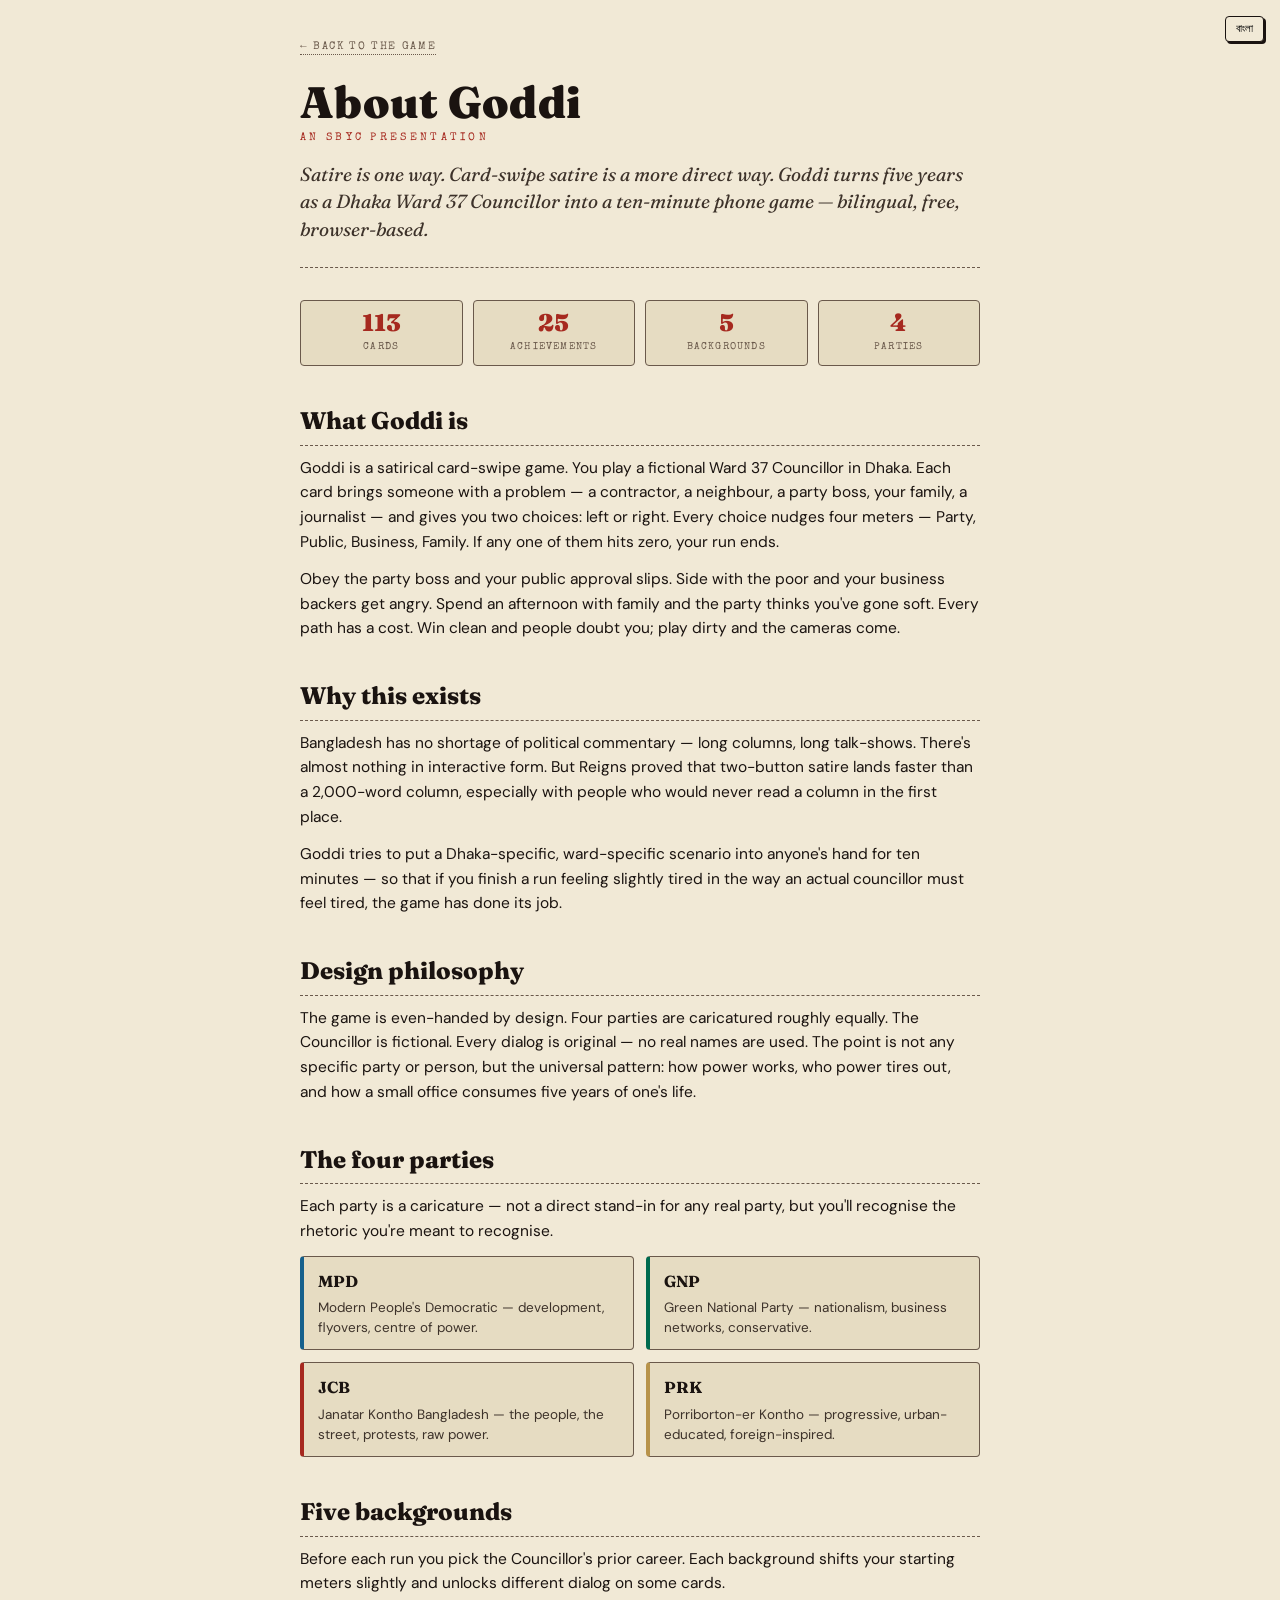
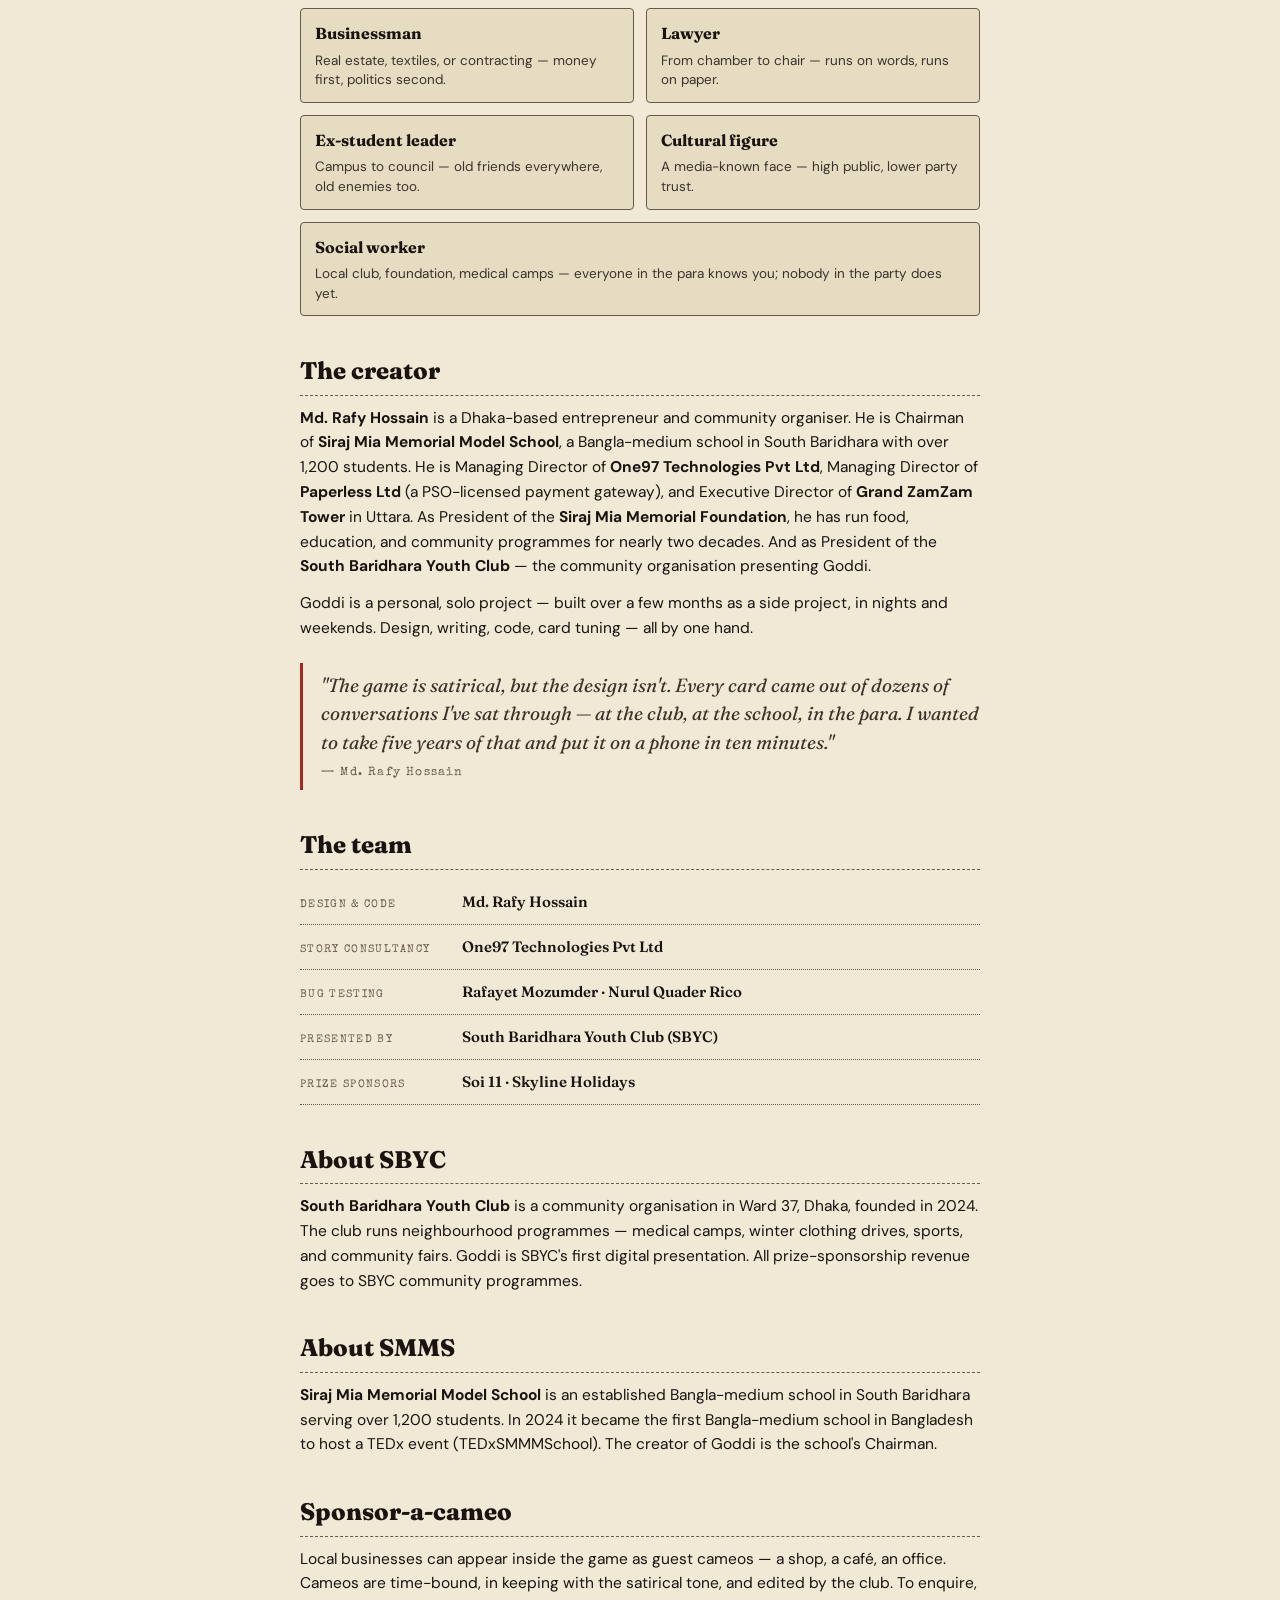
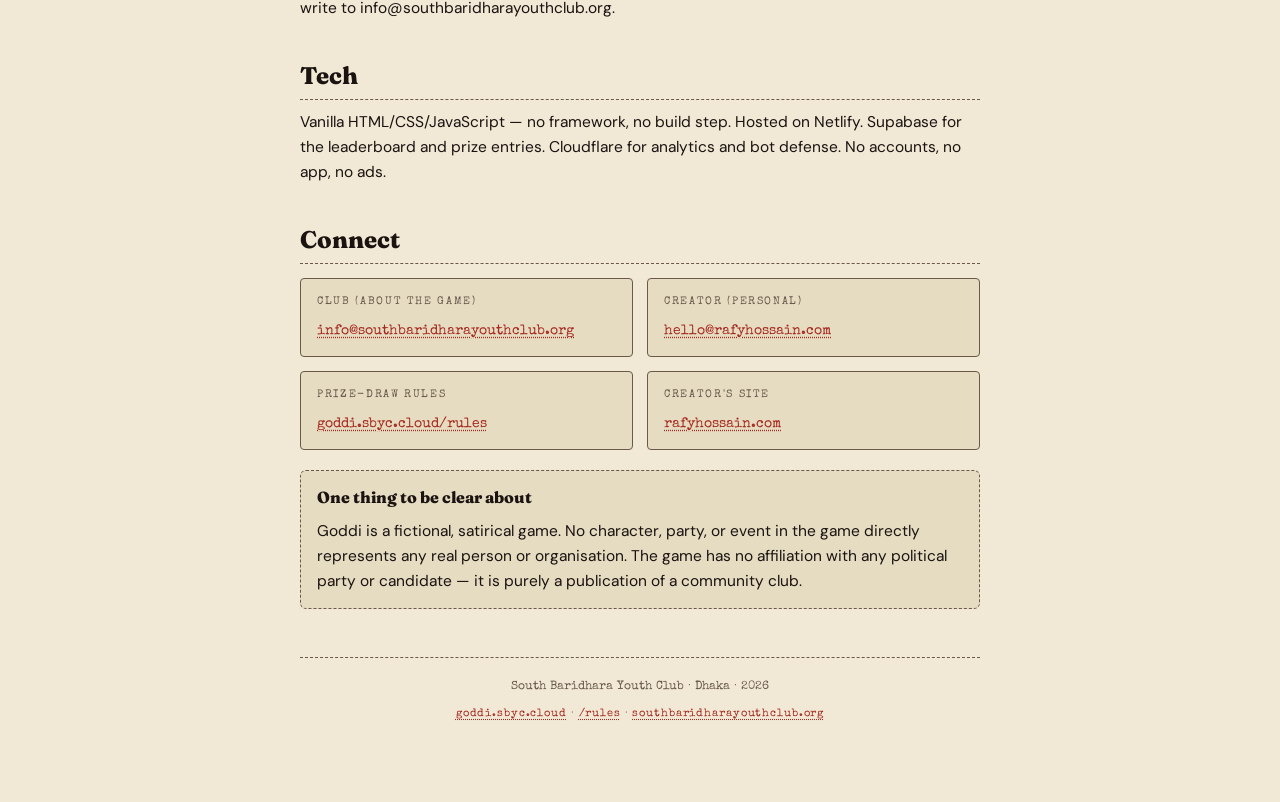
==== about.html @ 0c0c2840 "Add bilingual about page + splash link" ====
<!doctype html>
<html lang="en">
<head>
  <meta charset="utf-8" />
  <meta name="viewport" content="width=device-width,initial-scale=1,viewport-fit=cover" />
  <meta name="theme-color" content="#f1e9d6" />
  <title>About · Goddi · গদি</title>
  <meta name="description" content="About Goddi — a satirical bilingual card-swipe game about five years as a Dhaka Ward 37 Councillor. The story, the team, and the community organisation behind it." />

  <meta property="og:title" content="About · Goddi · গদি" />
  <meta property="og:description" content="A satirical bilingual card-swipe game about five years as a Dhaka Ward 37 Councillor. Built solo, presented by SBYC." />
  <meta property="og:image" content="https://goddi.sbyc.cloud/assets/og-image.jpg" />
  <meta property="og:url" content="https://goddi.sbyc.cloud/about" />
  <meta property="og:type" content="website" />
  <meta name="twitter:card" content="summary_large_image" />

  <link rel="preconnect" href="https://fonts.googleapis.com" />
  <link rel="preconnect" href="https://fonts.gstatic.com" crossorigin />
  <link rel="stylesheet"
    href="https://fonts.googleapis.com/css2?family=Fraunces:opsz,wght@9..144,400;9..144,700;9..144,900&family=Hind+Siliguri:wght@400;500;700&family=DM+Sans:wght@400;500;700&family=Special+Elite&display=swap" />

  <link rel="icon" type="image/svg+xml" href="/assets/favicon.svg" />

  <style>
    :root {
      --paper: #f1e9d6; --paper-2: #e6dcc2; --paper-3: #ddd0b0;
      --ink: #1a1310; --ink-soft: #3d322a; --ink-mute: #6a594b;
      --stamp-red: #a6291f; --bd-green: #006a4e; --gold: #b8934a;
      --font-display: "Fraunces", Georgia, serif;
      --font-mono:    "Special Elite", "Courier New", monospace;
      --font-en:      "DM Sans", system-ui, -apple-system, sans-serif;
      --font-bn:      "Hind Siliguri", "Noto Sans Bengali", sans-serif;
    }
    *, *::before, *::after { box-sizing: border-box; }
    html, body {
      margin: 0; padding: 0;
      background: var(--paper); color: var(--ink);
      font-family: var(--font-en); font-size: 15.5px; line-height: 1.6;
      -webkit-font-smoothing: antialiased;
    }
    body[data-lang="bn"] { font-family: var(--font-bn); }
    body[data-lang="bn"] [data-lang-en],
    body[data-lang="en"] [data-lang-bn] { display: none !important; }

    main { max-width: 720px; margin: 0 auto; padding: 32px 20px 80px; }

    .lang-toggle {
      position: fixed; top: 16px; right: 16px;
      font-family: var(--font-mono); font-size: 11px;
      padding: 6px 10px; border: 1.5px solid var(--ink);
      background: var(--paper); border-radius: 4px; cursor: pointer;
      box-shadow: 2px 2px 0 var(--ink);
      -webkit-appearance: none; appearance: none;
      z-index: 10;
    }
    body[data-lang="bn"] .lang-toggle { font-family: var(--font-bn); }

    .back-link {
      font-family: var(--font-mono); font-size: 11px;
      letter-spacing: 0.15em; text-transform: uppercase;
      color: var(--ink-mute); text-decoration: none;
      border-bottom: 1px dotted var(--ink-mute); padding-bottom: 2px;
    }
    body[data-lang="bn"] .back-link {
      font-family: var(--font-bn); letter-spacing: 0.04em; text-transform: none; font-size: 13px;
    }

    h1 {
      font-family: var(--font-display); font-weight: 900;
      font-size: 44px; margin: 22px 0 4px; letter-spacing: 0.3px;
      line-height: 1.05;
    }
    body[data-lang="bn"] h1 { font-family: var(--font-bn); font-size: 40px; }

    .subtitle {
      font-family: var(--font-mono); font-size: 11px;
      letter-spacing: 0.3em; text-transform: uppercase;
      color: var(--stamp-red); margin: 0 0 10px;
    }
    body[data-lang="bn"] .subtitle {
      font-family: var(--font-bn); letter-spacing: 0.05em; text-transform: none; font-size: 13px;
    }

    .lede {
      font-family: var(--font-display);
      font-size: 19px;
      font-weight: 400;
      font-style: italic;
      color: var(--ink-soft);
      line-height: 1.45;
      margin: 14px 0 32px;
      padding-bottom: 24px;
      border-bottom: 1px dashed var(--ink-mute);
    }
    body[data-lang="bn"] .lede {
      font-family: var(--font-bn); font-style: normal; font-size: 18px;
    }

    h2 {
      font-family: var(--font-display); font-weight: 800;
      font-size: 24px; margin: 36px 0 10px;
      padding-bottom: 4px; border-bottom: 1px dashed var(--ink-mute);
    }
    body[data-lang="bn"] h2 { font-family: var(--font-bn); }

    h3 {
      font-family: var(--font-display); font-weight: 700;
      font-size: 17px; margin: 20px 0 4px;
      color: var(--ink-soft);
    }
    body[data-lang="bn"] h3 { font-family: var(--font-bn); }

    p { margin: 0 0 12px; }
    ul { padding-left: 20px; margin: 0 0 16px; }
    li { margin-bottom: 6px; }

    a { color: var(--stamp-red); text-decoration: underline dotted; text-underline-offset: 3px; }
    a:hover { color: var(--ink); }

    /* Party / background grid */
    .grid-2 {
      display: grid; grid-template-columns: 1fr 1fr;
      gap: 12px; margin: 12px 0 20px;
    }
    .party-card, .bg-card {
      border: 1px solid var(--ink-mute);
      background: var(--paper-2);
      border-radius: 4px;
      padding: 12px 14px;
    }
    .party-card .name, .bg-card .name {
      font-family: var(--font-display);
      font-weight: 700;
      font-size: 16px;
      margin-bottom: 4px;
    }
    body[data-lang="bn"] .party-card .name,
    body[data-lang="bn"] .bg-card .name { font-family: var(--font-bn); }
    .party-card .desc, .bg-card .desc {
      font-size: 13.5px;
      color: var(--ink-soft);
      line-height: 1.45;
    }

    .party-card.party--mpd { border-left: 4px solid #16608c; }
    .party-card.party--gnp { border-left: 4px solid #006a4e; }
    .party-card.party--jcb { border-left: 4px solid #a6291f; }
    .party-card.party--prk { border-left: 4px solid #b8934a; }

    /* Pull quote */
    .pull {
      font-family: var(--font-display);
      font-size: 19px;
      font-style: italic;
      color: var(--ink-soft);
      border-left: 3px solid var(--stamp-red);
      padding: 8px 0 8px 18px;
      margin: 22px 0;
      line-height: 1.5;
    }
    body[data-lang="bn"] .pull { font-family: var(--font-bn); font-style: normal; }
    .pull .attrib {
      display: block;
      font-family: var(--font-mono);
      font-style: normal;
      font-size: 12px;
      letter-spacing: 0.1em;
      color: var(--ink-mute);
      margin-top: 8px;
    }
    body[data-lang="bn"] .pull .attrib {
      font-family: var(--font-bn); letter-spacing: 0.03em; font-size: 13px;
    }

    .callout {
      background: var(--paper-2);
      border: 1px dashed var(--ink-mute);
      border-radius: 6px;
      padding: 14px 16px;
      margin: 20px 0;
    }
    .callout strong {
      font-family: var(--font-display); font-weight: 800; font-size: 16px;
    }
    body[data-lang="bn"] .callout strong { font-family: var(--font-bn); }

    /* Team list */
    .team-row {
      display: flex; gap: 12px; align-items: baseline;
      padding: 10px 0; border-bottom: 1px dotted var(--ink-mute);
    }
    .team-row:last-child { border-bottom: none; }
    .team-role {
      font-family: var(--font-mono);
      font-size: 11px;
      letter-spacing: 0.12em;
      text-transform: uppercase;
      color: var(--ink-mute);
      width: 150px;
      flex-shrink: 0;
    }
    body[data-lang="bn"] .team-role {
      font-family: var(--font-bn);
      letter-spacing: 0.03em;
      text-transform: none;
      font-size: 13px;
    }
    .team-name {
      font-family: var(--font-display);
      font-weight: 600;
      font-size: 15px;
    }
    body[data-lang="bn"] .team-name { font-family: var(--font-bn); }

    /* Contact */
    .contact-grid {
      display: grid; grid-template-columns: 1fr 1fr;
      gap: 14px; margin: 14px 0 20px;
    }
    .contact-card {
      border: 1px solid var(--ink-mute);
      background: var(--paper-2);
      border-radius: 4px;
      padding: 14px 16px;
    }
    .contact-card .label {
      font-family: var(--font-mono);
      font-size: 11px;
      letter-spacing: 0.15em;
      text-transform: uppercase;
      color: var(--ink-mute);
      margin-bottom: 6px;
    }
    body[data-lang="bn"] .contact-card .label {
      font-family: var(--font-bn);
      letter-spacing: 0.03em;
      text-transform: none;
      font-size: 13px;
    }
    .contact-card a {
      font-family: var(--font-mono);
      font-size: 13.5px;
      word-break: break-all;
    }

    /* Stamp / badge */
    .stat-strip {
      display: grid;
      grid-template-columns: repeat(4, 1fr);
      gap: 10px;
      margin: 16px 0 8px;
    }
    .stat-strip .stat {
      text-align: center;
      padding: 10px 6px;
      background: var(--paper-2);
      border: 1px solid var(--ink-mute);
      border-radius: 4px;
    }
    .stat .num {
      font-family: var(--font-display);
      font-weight: 900;
      font-size: 24px;
      color: var(--stamp-red);
      line-height: 1;
    }
    .stat .lbl {
      font-family: var(--font-mono);
      font-size: 10px;
      letter-spacing: 0.12em;
      text-transform: uppercase;
      color: var(--ink-mute);
      margin-top: 4px;
    }
    body[data-lang="bn"] .stat .lbl {
      font-family: var(--font-bn); letter-spacing: 0.03em; text-transform: none; font-size: 11px;
    }

    footer.page-footer {
      margin-top: 48px; padding-top: 20px;
      border-top: 1px dashed var(--ink-mute);
      font-family: var(--font-mono); font-size: 12px;
      color: var(--ink-mute);
      text-align: center;
    }
    body[data-lang="bn"] footer.page-footer {
      font-family: var(--font-bn); font-size: 13px;
    }
    footer .links {
      margin-top: 8px; font-size: 11px; letter-spacing: 0.08em;
    }
    body[data-lang="bn"] footer .links {
      font-size: 12px; letter-spacing: 0.02em;
    }

    @media (max-width: 540px) {
      main { padding: 24px 14px 60px; }
      h1 { font-size: 32px; }
      body[data-lang="bn"] h1 { font-size: 30px; }
      h2 { font-size: 20px; }
      .lede { font-size: 17px; }
      .grid-2, .contact-grid { grid-template-columns: 1fr; }
      .stat-strip { grid-template-columns: repeat(2, 1fr); }
      .team-row { flex-direction: column; gap: 2px; }
      .team-role { width: auto; }
    }
  </style>
</head>
<body data-lang="en">
  <button class="lang-toggle" id="lang-toggle" type="button">
    <span data-lang-bn>EN</span><span data-lang-en>বাংলা</span>
  </button>

  <main>
    <a class="back-link" href="/">
      <span data-lang-bn>← খেলায় ফিরে যান</span>
      <span data-lang-en>← Back to the game</span>
    </a>

    <h1>
      <span data-lang-bn>গদি সম্পর্কে</span>
      <span data-lang-en>About Goddi</span>
    </h1>
    <p class="subtitle">
      <span data-lang-bn>একটি এসবিওয়াইসি উপস্থাপনা</span>
      <span data-lang-en>An SBYC presentation</span>
    </p>

    <p class="lede">
      <span data-lang-bn>ব্যঙ্গ একটা পথ। কার্ড-সোয়াইপ ব্যঙ্গ আরেকটু সরাসরি পথ। গদি ঢাকার ওয়ার্ড ৩৭-এ পাঁচ বছরের কাউন্সিলর-পদকে দশ মিনিটের একটা ফোন-গেমে রূপান্তর করার চেষ্টা — দ্বিভাষিক, বিনামূল্যে, ব্রাউজারে।</span>
      <span data-lang-en>Satire is one way. Card-swipe satire is a more direct way. Goddi turns five years as a Dhaka Ward 37 Councillor into a ten-minute phone game — bilingual, free, browser-based.</span>
    </p>

    <div class="stat-strip">
      <div class="stat">
        <div class="num">113</div>
        <div class="lbl"><span data-lang-bn>কার্ড</span><span data-lang-en>cards</span></div>
      </div>
      <div class="stat">
        <div class="num">25</div>
        <div class="lbl"><span data-lang-bn>অ্যাচিভমেন্ট</span><span data-lang-en>achievements</span></div>
      </div>
      <div class="stat">
        <div class="num">5</div>
        <div class="lbl"><span data-lang-bn>পেশা</span><span data-lang-en>backgrounds</span></div>
      </div>
      <div class="stat">
        <div class="num">4</div>
        <div class="lbl"><span data-lang-bn>দল</span><span data-lang-en>parties</span></div>
      </div>
    </div>

    <h2>
      <span data-lang-bn>গদি কী</span>
      <span data-lang-en>What Goddi is</span>
    </h2>
    <p>
      <span data-lang-bn>গদি একটা ব্যঙ্গাত্মক কার্ড-সোয়াইপ গেম। আপনি ঢাকার একজন কাল্পনিক ওয়ার্ড ৩৭ কাউন্সিলর। প্রতিটি কার্ডে একজন কেউ আসে — চাঁদাবাজ, প্রতিবেশী, দলের নেতা, পরিবার, সাংবাদিক — একটা সমস্যা নিয়ে। আপনার সামনে দু'টি পথ: বাঁ অথবা ডান। প্রতিটি সিদ্ধান্ত আপনার চারটি স্কোরে প্রভাব ফেলে — দল, জনসমর্থন, ব্যবসা, পরিবার। যেকোনো একটি শূন্যে পৌঁছালে গেম শেষ।</span>
      <span data-lang-en>Goddi is a satirical card-swipe game. You play a fictional Ward 37 Councillor in Dhaka. Each card brings someone with a problem — a contractor, a neighbour, a party boss, your family, a journalist — and gives you two choices: left or right. Every choice nudges four meters — Party, Public, Business, Family. If any one of them hits zero, your run ends.</span>
    </p>
    <p>
      <span data-lang-bn>সিনিয়র পার্টির আদেশ মানলে জনসমর্থন কমে। দরিদ্রের কথা শুনলে ব্যবসায়ী রাগ করে। পরিবার-কে সময় দিলে দল ভাবে আপনি দুর্বল। প্রতিটি পথের মূল্য আছে। পরিচ্ছন্ন জিতলে মানুষ সন্দেহ করে; নোংরা খেললে ক্যামেরা আসে।</span>
      <span data-lang-en>Obey the party boss and your public approval slips. Side with the poor and your business backers get angry. Spend an afternoon with family and the party thinks you've gone soft. Every path has a cost. Win clean and people doubt you; play dirty and the cameras come.</span>
    </p>

    <h2>
      <span data-lang-bn>কেন এই গেম</span>
      <span data-lang-en>Why this exists</span>
    </h2>
    <p>
      <span data-lang-bn>বাংলাদেশে রাজনৈতিক বিশ্লেষণের কমতি নেই — দীর্ঘ কলাম, দীর্ঘ টক-শো। ইন্টারঅ্যাক্টিভ ফর্মে প্রায় কিছুই নেই। অথচ Reigns প্রমাণ করেছে যে দু-বোতামের ব্যঙ্গ দু'হাজার শব্দের কলামের চেয়ে দ্রুত পৌঁছায়, বিশেষ করে যারা কখনো কলাম পড়েন না তাঁদের কাছে।</span>
      <span data-lang-en>Bangladesh has no shortage of political commentary — long columns, long talk-shows. There's almost nothing in interactive form. But Reigns proved that two-button satire lands faster than a 2,000-word column, especially with people who would never read a column in the first place.</span>
    </p>
    <p>
      <span data-lang-bn>গদি একটা ঢাকা-নির্দিষ্ট, ওয়ার্ড-নির্দিষ্ট দৃশ্যপটকে যে কারও ফোনে দশ মিনিটের জন্য রাখার চেষ্টা — যাতে কেউ যদি একটা রান শেষ করে সামান্য ক্লান্ত বোধ করেন, যেভাবে একজন আসল কাউন্সিলর প্রতিদিন ক্লান্ত হন, তাহলেই গেমটা কাজ করেছে।</span>
      <span data-lang-en>Goddi tries to put a Dhaka-specific, ward-specific scenario into anyone's hand for ten minutes — so that if you finish a run feeling slightly tired in the way an actual councillor must feel tired, the game has done its job.</span>
    </p>

    <h2>
      <span data-lang-bn>নকশার দর্শন</span>
      <span data-lang-en>Design philosophy</span>
    </h2>
    <p>
      <span data-lang-bn>গেমটি ইচ্ছাকৃতভাবে নিরপেক্ষ। চারটি দলকে প্রায় সমানভাবে ব্যঙ্গ করা হয়েছে। কাউন্সিলর কাল্পনিক। প্রতিটি ডায়লগ মৌলিক — কোনো বাস্তব নাম ব্যবহার করা হয়নি। লক্ষ্য কোনো নির্দিষ্ট দল বা ব্যক্তি নয়, লক্ষ্য সর্বজনীন প্যাটার্ন: ক্ষমতা কীভাবে কাজ করে, ক্ষমতা কাকে ক্লান্ত করে, এবং পাঁচ বছরে একটা ছোট অফিসকে কীভাবে দখলে নেয়।</span>
      <span data-lang-en>The game is even-handed by design. Four parties are caricatured roughly equally. The Councillor is fictional. Every dialog is original — no real names are used. The point is not any specific party or person, but the universal pattern: how power works, who power tires out, and how a small office consumes five years of one's life.</span>
    </p>

    <h2>
      <span data-lang-bn>চারটি দল</span>
      <span data-lang-en>The four parties</span>
    </h2>
    <p>
      <span data-lang-bn>প্রতিটি দল ব্যঙ্গচিত্র — বাস্তব দলের সরাসরি স্ট্যান্ড-ইন না, কিন্তু আপনি যে দিকটির ভাষা চিনবেন তা চিনবেন।</span>
      <span data-lang-en>Each party is a caricature — not a direct stand-in for any real party, but you'll recognise the rhetoric you're meant to recognise.</span>
    </p>
    <div class="grid-2">
      <div class="party-card party--mpd">
        <div class="name">
          <span data-lang-bn>এমপিডি</span>
          <span data-lang-en>MPD</span>
        </div>
        <div class="desc">
          <span data-lang-bn>মডার্ন পিপলস্ ডেমোক্র্যাটিক — উন্নয়ন, ফ্লাইওভার, ক্ষমতাকেন্দ্রিক।</span>
          <span data-lang-en>Modern People's Democratic — development, flyovers, centre of power.</span>
        </div>
      </div>
      <div class="party-card party--gnp">
        <div class="name">
          <span data-lang-bn>জিএনপি</span>
          <span data-lang-en>GNP</span>
        </div>
        <div class="desc">
          <span data-lang-bn>গ্রিন ন্যাশনাল পার্টি — জাতীয়তাবাদ, ব্যবসায়ী নেটওয়ার্ক, রক্ষণশীল।</span>
          <span data-lang-en>Green National Party — nationalism, business networks, conservative.</span>
        </div>
      </div>
      <div class="party-card party--jcb">
        <div class="name">
          <span data-lang-bn>জেসিবি</span>
          <span data-lang-en>JCB</span>
        </div>
        <div class="desc">
          <span data-lang-bn>জনতার কণ্ঠ বাংলাদেশ — জনতা, রাস্তা, প্রতিবাদ, কাঁচা শক্তি।</span>
          <span data-lang-en>Janatar Kontho Bangladesh — the people, the street, protests, raw power.</span>
        </div>
      </div>
      <div class="party-card party--prk">
        <div class="name">
          <span data-lang-bn>পিআরকে</span>
          <span data-lang-en>PRK</span>
        </div>
        <div class="desc">
          <span data-lang-bn>পরিবর্তনের কণ্ঠ — প্রগতিশীল, শহুরে শিক্ষিত, বিদেশি-অনুপ্রাণিত।</span>
          <span data-lang-en>Porriborton-er Kontho — progressive, urban-educated, foreign-inspired.</span>
        </div>
      </div>
    </div>

    <h2>
      <span data-lang-bn>পাঁচটি পেশা</span>
      <span data-lang-en>Five backgrounds</span>
    </h2>
    <p>
      <span data-lang-bn>রান শুরু হওয়ার আগে আপনি কাউন্সিলরের পূর্ব-পেশা বেছে নেন। প্রতিটি পেশা শুরুর স্কোর সামান্য বদলে দেয় এবং নির্দিষ্ট কিছু কার্ডে আলাদা ডায়লগ নিয়ে আসে।</span>
      <span data-lang-en>Before each run you pick the Councillor's prior career. Each background shifts your starting meters slightly and unlocks different dialog on some cards.</span>
    </p>
    <div class="grid-2">
      <div class="bg-card">
        <div class="name"><span data-lang-bn>ব্যবসায়ী</span><span data-lang-en>Businessman</span></div>
        <div class="desc">
          <span data-lang-bn>আবাসন, কাপড় বা ঠিকাদারি — পয়সা আগে, পরে রাজনীতি।</span>
          <span data-lang-en>Real estate, textiles, or contracting — money first, politics second.</span>
        </div>
      </div>
      <div class="bg-card">
        <div class="name"><span data-lang-bn>আইনজীবী</span><span data-lang-en>Lawyer</span></div>
        <div class="desc">
          <span data-lang-bn>চেম্বার থেকে চেয়ার — কথায় চলে, কাগজে চলে।</span>
          <span data-lang-en>From chamber to chair — runs on words, runs on paper.</span>
        </div>
      </div>
      <div class="bg-card">
        <div class="name"><span data-lang-bn>সাবেক ছাত্রনেতা</span><span data-lang-en>Ex-student leader</span></div>
        <div class="desc">
          <span data-lang-bn>ক্যাম্পাস থেকে কাউন্সিল — পুরনো বন্ধু সর্বত্র, পুরনো শত্রুও।</span>
          <span data-lang-en>Campus to council — old friends everywhere, old enemies too.</span>
        </div>
      </div>
      <div class="bg-card">
        <div class="name"><span data-lang-bn>সাংস্কৃতিক ব্যক্তিত্ব</span><span data-lang-en>Cultural figure</span></div>
        <div class="desc">
          <span data-lang-bn>মিডিয়া-পরিচিত মুখ — জনসমর্থন উপরে, দলের আস্থা একটু কম।</span>
          <span data-lang-en>A media-known face — high public, lower party trust.</span>
        </div>
      </div>
      <div class="bg-card" style="grid-column: span 2;">
        <div class="name"><span data-lang-bn>সমাজসেবক</span><span data-lang-en>Social worker</span></div>
        <div class="desc">
          <span data-lang-bn>স্থানীয় ক্লাব, ফাউন্ডেশন, মেডিকেল ক্যাম্প — পাড়ার সবাই আপনাকে চেনে; দলের কেউ এখনো না।</span>
          <span data-lang-en>Local club, foundation, medical camps — everyone in the para knows you; nobody in the party does yet.</span>
        </div>
      </div>
    </div>

    <h2>
      <span data-lang-bn>স্রষ্টা</span>
      <span data-lang-en>The creator</span>
    </h2>
    <p>
      <span data-lang-bn><strong>মো. রাফি হোসেন</strong> একজন ঢাকা-ভিত্তিক উদ্যোক্তা ও কমিউনিটি-সংগঠক। তিনি সিরাজ মিয়া মেমোরিয়াল মডেল স্কুলের চেয়ারম্যান — দক্ষিণ বারিধারার একটি বাংলা-মাধ্যম প্রতিষ্ঠান যেখানে ১,২০০-র বেশি শিক্ষার্থী পড়ে। তিনি One97 Technologies Pvt Ltd-এর ম্যানেজিং ডিরেক্টর, Paperless Ltd (PSO-লাইসেন্সপ্রাপ্ত পেমেন্ট গেটওয়ে)-এর ম্যানেজিং ডিরেক্টর, এবং Grand ZamZam Tower (উত্তরা)-এর এক্সিকিউটিভ ডিরেক্টর। সিরাজ মিয়া মেমোরিয়াল ফাউন্ডেশনের সভাপতি হিসেবে তিনি প্রায় দু'দশক ধরে শিক্ষা, খাদ্য-সহায়তা ও সমাজসেবা চালান। এবং দক্ষিণ বারিধারা ইয়ুথ ক্লাবের সভাপতি — যেটি গদির পেছনের আয়োজক প্রতিষ্ঠান।</span>
      <span data-lang-en><strong>Md. Rafy Hossain</strong> is a Dhaka-based entrepreneur and community organiser. He is Chairman of <strong>Siraj Mia Memorial Model School</strong>, a Bangla-medium school in South Baridhara with over 1,200 students. He is Managing Director of <strong>One97 Technologies Pvt Ltd</strong>, Managing Director of <strong>Paperless Ltd</strong> (a PSO-licensed payment gateway), and Executive Director of <strong>Grand ZamZam Tower</strong> in Uttara. As President of the <strong>Siraj Mia Memorial Foundation</strong>, he has run food, education, and community programmes for nearly two decades. And as President of the <strong>South Baridhara Youth Club</strong> — the community organisation presenting Goddi.</span>
    </p>
    <p>
      <span data-lang-bn>গদি তাঁর একটি ব্যক্তিগত, একক প্রকল্প — কয়েক মাসের সাইড-প্রজেক্ট হিসেবে রাত আর সাপ্তাহিক ছুটিতে তৈরি। নকশা, লেখা, কোড, কার্ড টিউনিং — সব এক হাতে।</span>
      <span data-lang-en>Goddi is a personal, solo project — built over a few months as a side project, in nights and weekends. Design, writing, code, card tuning — all by one hand.</span>
    </p>

    <div class="pull">
      <span data-lang-bn>"গেমটি ব্যঙ্গাত্মক, কিন্তু নকশাটা না। প্রতিটি কার্ড আমার নিজের দেখা কথোপকথন থেকে এসেছে — ক্লাবে, স্কুলে, পাড়ার চায়ের দোকানে। পাঁচ বছরের সেই সমস্ত কথা একটা ফোনে দশ মিনিটে বসানোর চেষ্টা করেছি।"<span class="attrib">— মো. রাফি হোসেন</span></span>
      <span data-lang-en>"The game is satirical, but the design isn't. Every card came out of dozens of conversations I've sat through — at the club, at the school, in the para. I wanted to take five years of that and put it on a phone in ten minutes."<span class="attrib">— Md. Rafy Hossain</span></span>
    </div>

    <h2>
      <span data-lang-bn>টিম ও কৃতজ্ঞতা</span>
      <span data-lang-en>The team</span>
    </h2>

    <div class="team-row">
      <div class="team-role"><span data-lang-bn>নকশা ও কোড</span><span data-lang-en>Design & code</span></div>
      <div class="team-name">
        <span data-lang-bn>মো. রাফি হোসেন</span>
        <span data-lang-en>Md. Rafy Hossain</span>
      </div>
    </div>
    <div class="team-row">
      <div class="team-role"><span data-lang-bn>গল্প-পরামর্শ</span><span data-lang-en>Story consultancy</span></div>
      <div class="team-name">
        <span data-lang-bn>One97 Technologies Pvt Ltd</span>
        <span data-lang-en>One97 Technologies Pvt Ltd</span>
      </div>
    </div>
    <div class="team-row">
      <div class="team-role"><span data-lang-bn>বাগ-টেস্টিং</span><span data-lang-en>Bug testing</span></div>
      <div class="team-name">
        <span data-lang-bn>রাফায়েত মজুমদার · নুরুল কাদের রিকো</span>
        <span data-lang-en>Rafayet Mozumder · Nurul Quader Rico</span>
      </div>
    </div>
    <div class="team-row">
      <div class="team-role"><span data-lang-bn>উপস্থাপনায়</span><span data-lang-en>Presented by</span></div>
      <div class="team-name">
        <span data-lang-bn>সাউথ বারিধারা ইয়ুথ ক্লাব (SBYC)</span>
        <span data-lang-en>South Baridhara Youth Club (SBYC)</span>
      </div>
    </div>
    <div class="team-row">
      <div class="team-role"><span data-lang-bn>পৃষ্ঠপোষক</span><span data-lang-en>Prize sponsors</span></div>
      <div class="team-name">
        <span data-lang-bn>Soi 11 · Skyline Holidays</span>
        <span data-lang-en>Soi 11 · Skyline Holidays</span>
      </div>
    </div>

    <h2>
      <span data-lang-bn>সাউথ বারিধারা ইয়ুথ ক্লাব</span>
      <span data-lang-en>About SBYC</span>
    </h2>
    <p>
      <span data-lang-bn><strong>সাউথ বারিধারা ইয়ুথ ক্লাব</strong> ঢাকার ওয়ার্ড ৩৭-এর একটি কমিউনিটি সংগঠন, প্রতিষ্ঠিত ২০২৪ সালে। ক্লাবটি পাড়ায় স্বাস্থ্য-ক্যাম্প, শীতবস্ত্র বিতরণ, খেলাধুলা, এবং বিভিন্ন কমিউনিটি ফেয়ার পরিচালনা করে। গদি ক্লাবের প্রথম ডিজিটাল প্রকল্প। লঞ্চ-পুরস্কার-পৃষ্ঠপোষকতা থেকে আসা সব অর্থ এসবিওয়াইসির কমিউনিটি প্রোগ্রামে যায়।</span>
      <span data-lang-en><strong>South Baridhara Youth Club</strong> is a community organisation in Ward 37, Dhaka, founded in 2024. The club runs neighbourhood programmes — medical camps, winter clothing drives, sports, and community fairs. Goddi is SBYC's first digital presentation. All prize-sponsorship revenue goes to SBYC community programmes.</span>
    </p>

    <h2>
      <span data-lang-bn>সিরাজ মিয়া মেমোরিয়াল মডেল স্কুল</span>
      <span data-lang-en>About SMMS</span>
    </h2>
    <p>
      <span data-lang-bn><strong>সিরাজ মিয়া মেমোরিয়াল মডেল স্কুল</strong> দক্ষিণ বারিধারার একটি প্রতিষ্ঠিত বাংলা-মাধ্যম স্কুল, ১,২০০-এর বেশি শিক্ষার্থীর পঠন-পাঠন এখানে চলে। ২০২৪ সালে এটি বাংলাদেশের প্রথম বাংলা-মাধ্যম স্কুল হিসেবে TEDx ইভেন্ট আয়োজন করে (TEDxSMMMSchool)। গদির স্রষ্টা এই স্কুলের চেয়ারম্যান।</span>
      <span data-lang-en><strong>Siraj Mia Memorial Model School</strong> is an established Bangla-medium school in South Baridhara serving over 1,200 students. In 2024 it became the first Bangla-medium school in Bangladesh to host a TEDx event (TEDxSMMMSchool). The creator of Goddi is the school's Chairman.</span>
    </p>

    <h2>
      <span data-lang-bn>স্পনসর-এ-ক্যামিও</span>
      <span data-lang-en>Sponsor-a-cameo</span>
    </h2>
    <p>
      <span data-lang-bn>স্থানীয় ব্যবসা বা প্রতিষ্ঠান গেমের ভেতরে অতিথি-চরিত্র হিসেবে আসতে পারে — একটি দোকান, একটি ক্যাফে, একটি দপ্তর। ক্যামিও সাময়িক, ব্যঙ্গের সুর-সঙ্গে ও ক্লাবের সম্পাদনায়। আগ্রহী হলে info@southbaridharayouthclub.org-এ মেইল করুন।</span>
      <span data-lang-en>Local businesses can appear inside the game as guest cameos — a shop, a café, an office. Cameos are time-bound, in keeping with the satirical tone, and edited by the club. To enquire, write to info@southbaridharayouthclub.org.</span>
    </p>

    <h2>
      <span data-lang-bn>প্রযুক্তি</span>
      <span data-lang-en>Tech</span>
    </h2>
    <p>
      <span data-lang-bn>ভ্যানিলা HTML/CSS/JavaScript — কোনো ফ্রেমওয়ার্ক নেই, কোনো বিল্ড স্টেপ নেই। Netlify-তে হোস্টেড। লিডারবোর্ড ও পুরস্কার-এন্ট্রির জন্য Supabase। ভিজিট-পরিসংখ্যান ও বট-প্রতিরোধে Cloudflare। কোনো অ্যাকাউন্ট নেই, কোনো অ্যাপ নেই, কোনো বিজ্ঞাপন নেই।</span>
      <span data-lang-en>Vanilla HTML/CSS/JavaScript — no framework, no build step. Hosted on Netlify. Supabase for the leaderboard and prize entries. Cloudflare for analytics and bot defense. No accounts, no app, no ads.</span>
    </p>

    <h2>
      <span data-lang-bn>যোগাযোগ</span>
      <span data-lang-en>Connect</span>
    </h2>
    <div class="contact-grid">
      <div class="contact-card">
        <div class="label"><span data-lang-bn>ক্লাব (গেম সম্পর্কে)</span><span data-lang-en>Club (about the game)</span></div>
        <a href="mailto:info@southbaridharayouthclub.org?subject=Goddi">info@southbaridharayouthclub.org</a>
      </div>
      <div class="contact-card">
        <div class="label"><span data-lang-bn>স্রষ্টা (ব্যক্তিগত)</span><span data-lang-en>Creator (personal)</span></div>
        <a href="mailto:hello@rafyhossain.com?subject=Goddi">hello@rafyhossain.com</a>
      </div>
      <div class="contact-card">
        <div class="label"><span data-lang-bn>পুরস্কার-নিয়মাবলী</span><span data-lang-en>Prize-draw rules</span></div>
        <a href="/rules">goddi.sbyc.cloud/rules</a>
      </div>
      <div class="contact-card">
        <div class="label"><span data-lang-bn>স্রষ্টার সাইট</span><span data-lang-en>Creator's site</span></div>
        <a href="https://rafyhossain.com" target="_blank" rel="noopener">rafyhossain.com</a>
      </div>
    </div>

    <div class="callout">
      <strong><span data-lang-bn>একটি বিষয় পরিষ্কার করে রাখি</span><span data-lang-en>One thing to be clear about</span></strong>
      <p style="margin-top: 8px; margin-bottom: 0;">
        <span data-lang-bn>গদি একটি কাল্পনিক, ব্যঙ্গাত্মক গেম। গেমের কোনো চরিত্র, দল, বা ঘটনা কোনো বাস্তব ব্যক্তি বা সংগঠনের সরাসরি প্রতিনিধিত্ব করে না। গেমের কোনো রাজনৈতিক দল বা প্রার্থীর সাথে সংশ্লিষ্টতা নেই — এটি কেবল একটি কমিউনিটি ক্লাবের প্রকাশনা।</span>
        <span data-lang-en>Goddi is a fictional, satirical game. No character, party, or event in the game directly represents any real person or organisation. The game has no affiliation with any political party or candidate — it is purely a publication of a community club.</span>
      </p>
    </div>

    <footer class="page-footer">
      <span data-lang-bn>সাউথ বারিধারা ইয়ুথ ক্লাব · ঢাকা · ২০২৬</span>
      <span data-lang-en>South Baridhara Youth Club · Dhaka · 2026</span>
      <div class="links">
        <a href="/">goddi.sbyc.cloud</a> · <a href="/rules">/rules</a> · <a href="https://southbaridharayouthclub.org" target="_blank" rel="noopener">southbaridharayouthclub.org</a>
      </div>
    </footer>
  </main>

  <script src="/js/i18n.js"></script>
  <script>
    (function () {
      if (window.I18n && typeof I18n.init === 'function') I18n.init();
      const btn = document.getElementById('lang-toggle');
      if (btn) btn.addEventListener('click', () => {
        if (window.I18n && typeof I18n.toggle === 'function') I18n.toggle();
      });
    })();
  </script>
</body>
</html>
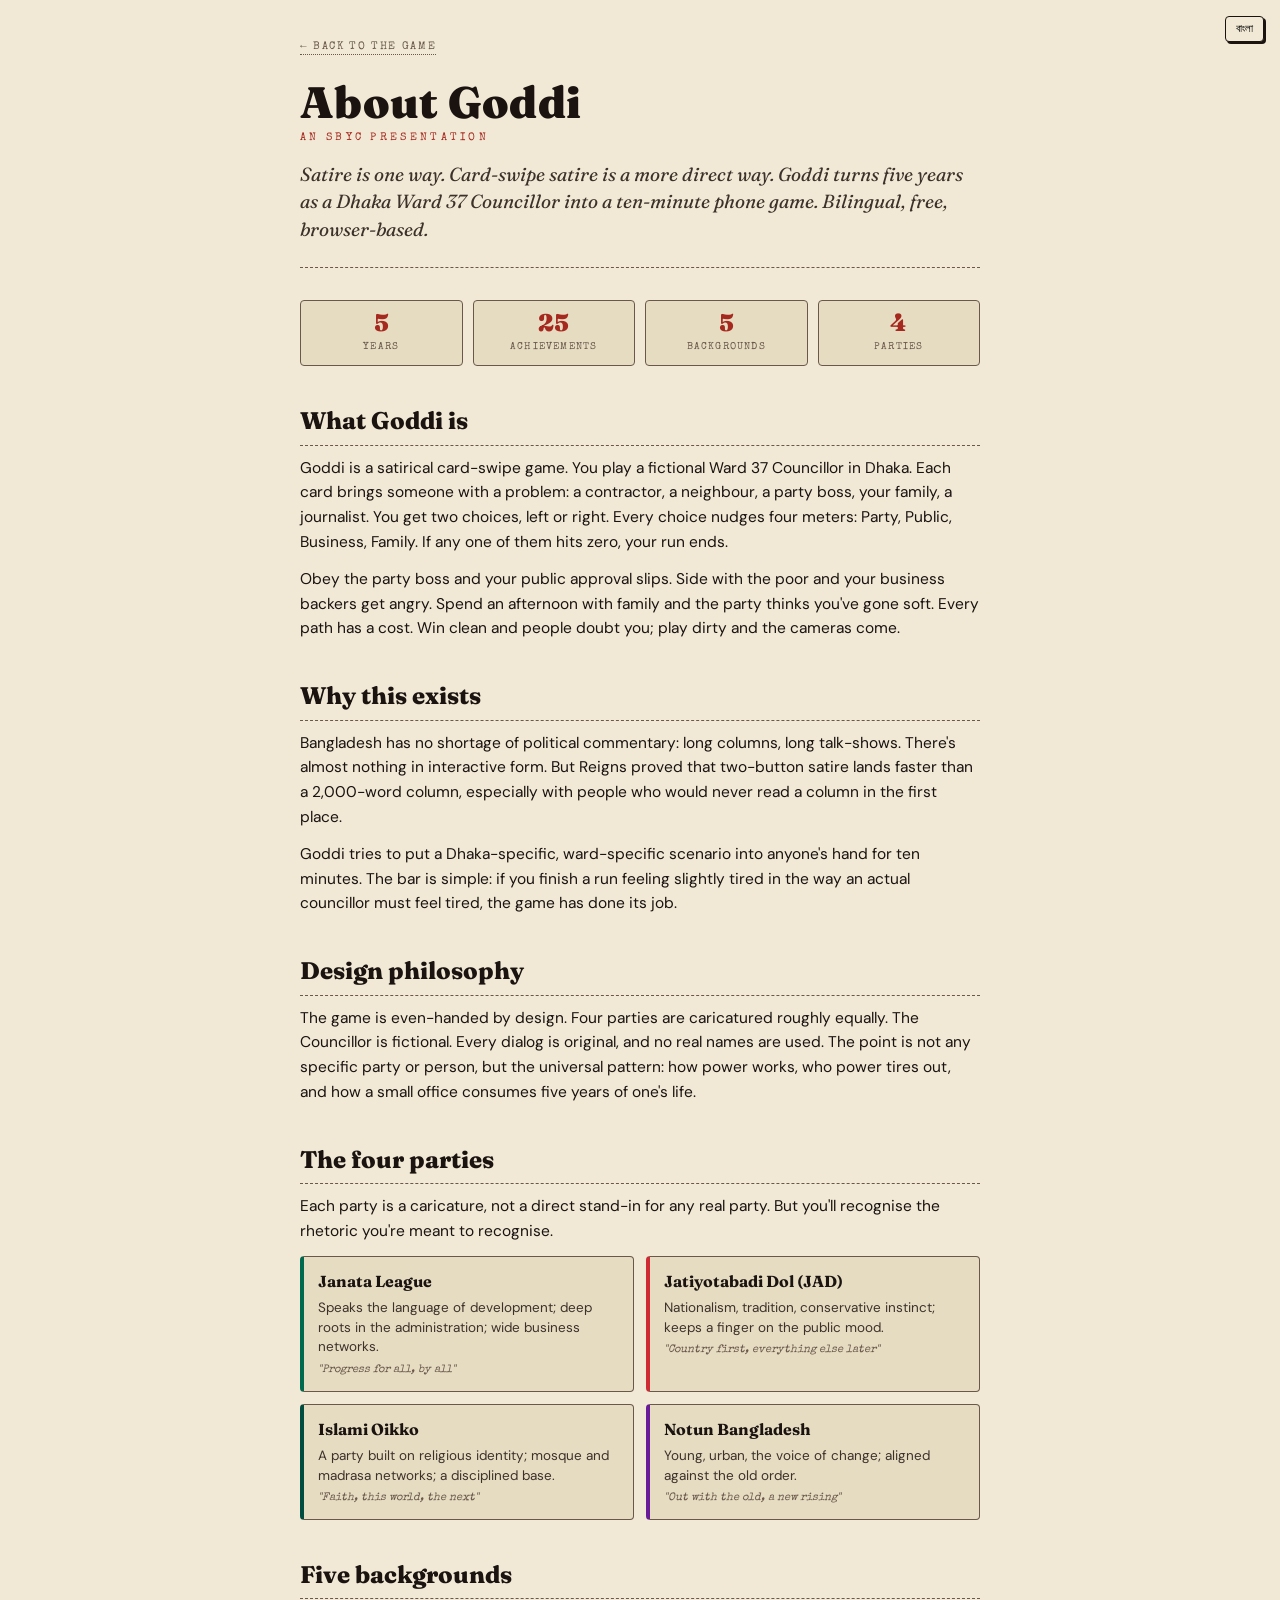
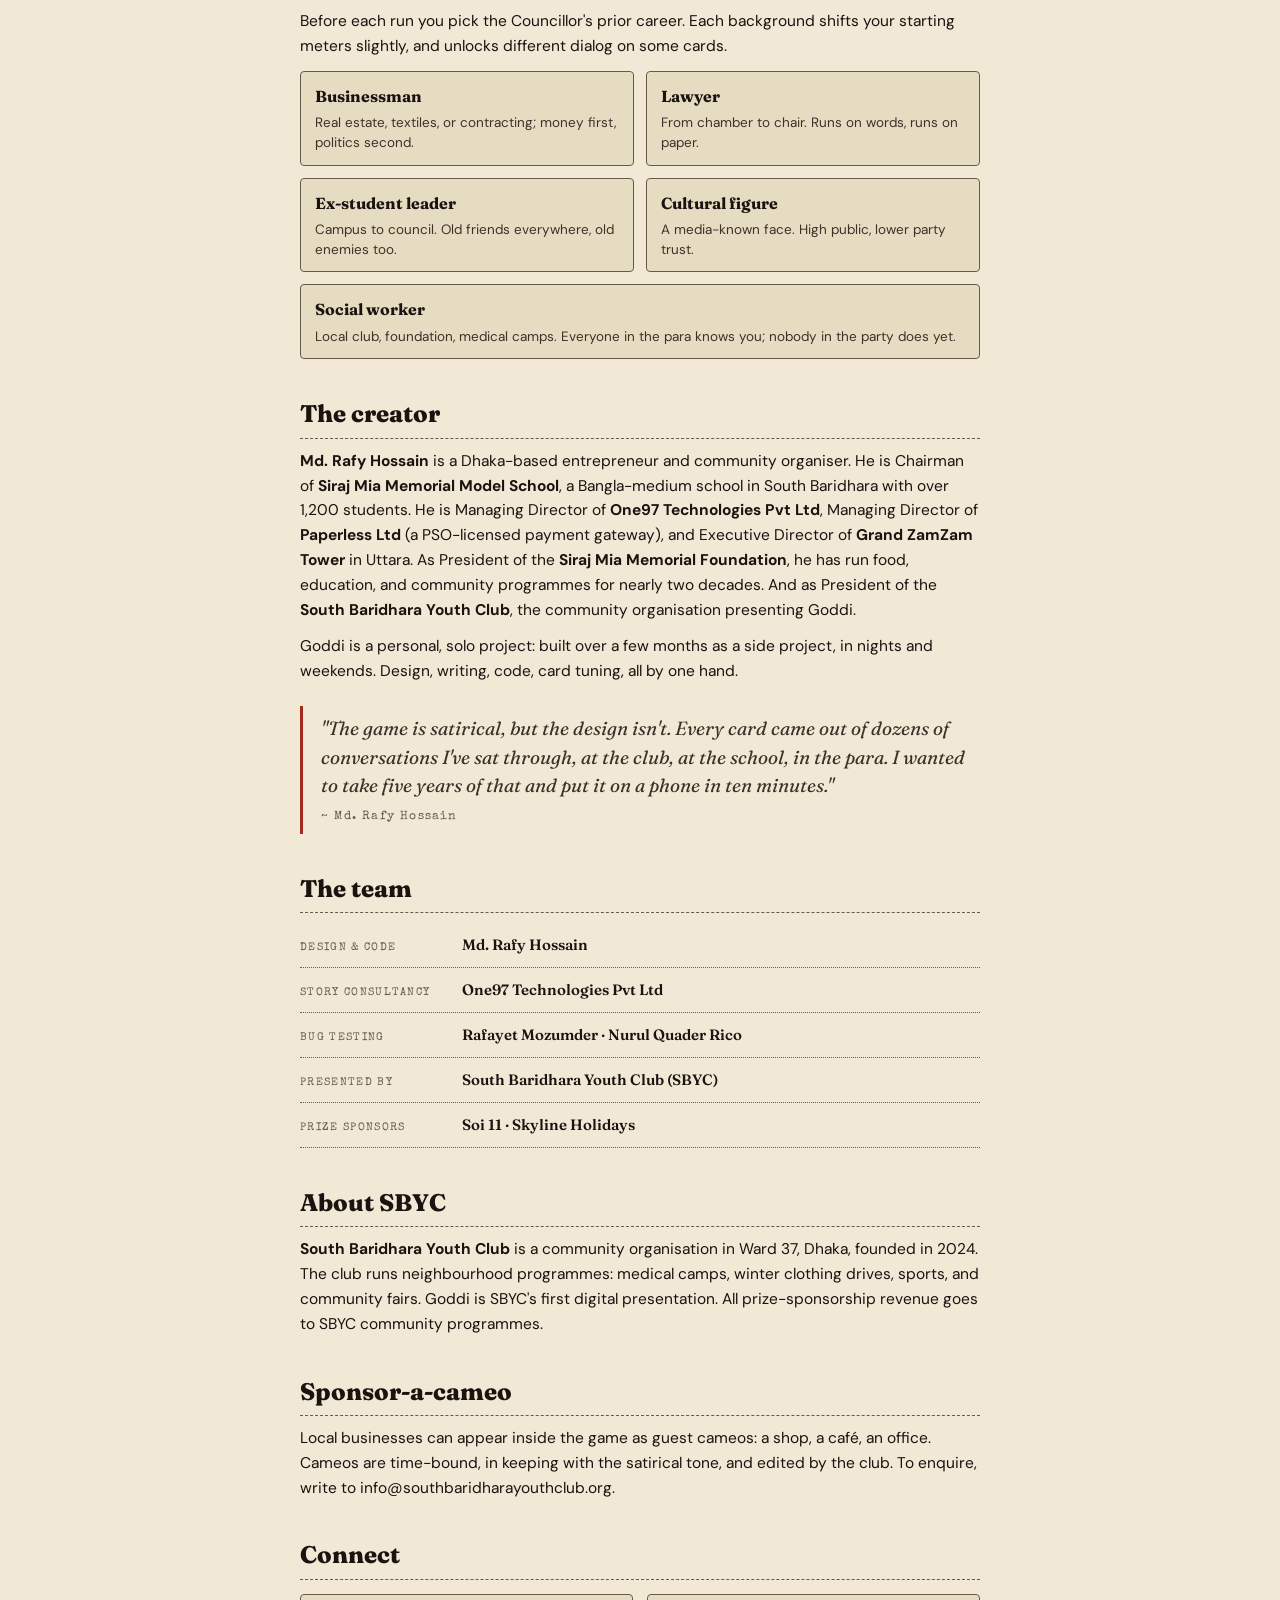
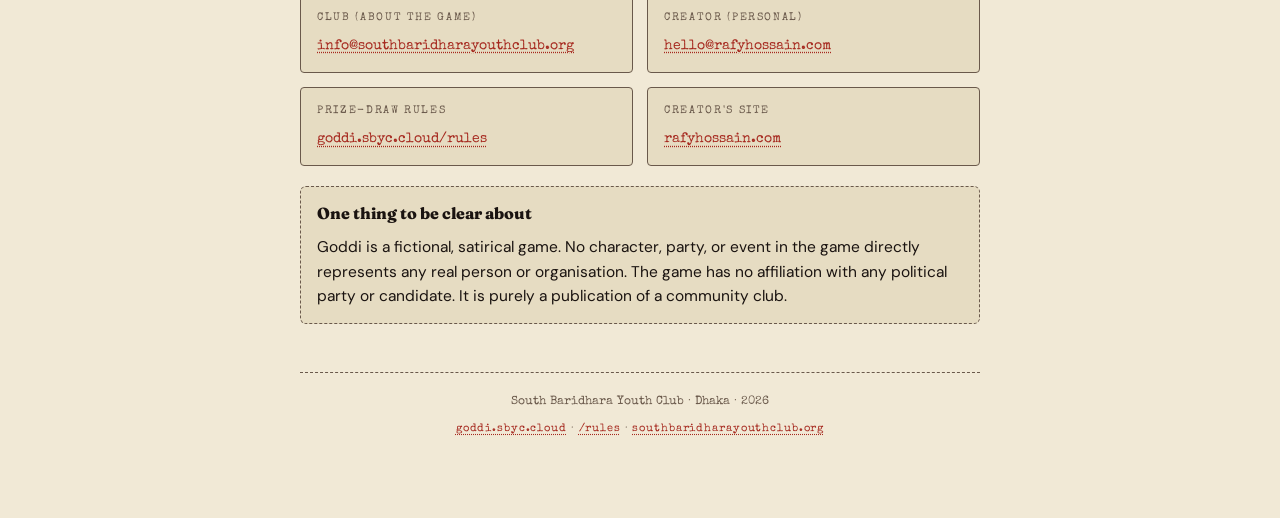
==== commit c1b9c24b: "About page: refined party names, removed em dashes, hide card count" ====
--- a/about.html
+++ b/about.html
@@ -5,7 +5,7 @@
   <meta name="viewport" content="width=device-width,initial-scale=1,viewport-fit=cover" />
   <meta name="theme-color" content="#f1e9d6" />
   <title>About · Goddi · গদি</title>
-  <meta name="description" content="About Goddi — a satirical bilingual card-swipe game about five years as a Dhaka Ward 37 Councillor. The story, the team, and the community organisation behind it." />
+  <meta name="description" content="About Goddi, a satirical bilingual card-swipe game about five years as a Dhaka Ward 37 Councillor. The story, the team, and the community organisation behind it." />
 
   <meta property="og:title" content="About · Goddi · গদি" />
   <meta property="og:description" content="A satirical bilingual card-swipe game about five years as a Dhaka Ward 37 Councillor. Built solo, presented by SBYC." />
@@ -141,11 +141,21 @@
       color: var(--ink-soft);
       line-height: 1.45;
     }
-
-    .party-card.party--mpd { border-left: 4px solid #16608c; }
-    .party-card.party--gnp { border-left: 4px solid #006a4e; }
-    .party-card.party--jcb { border-left: 4px solid #a6291f; }
-    .party-card.party--prk { border-left: 4px solid #b8934a; }
+    .party-card .tag {
+      font-family: var(--font-mono);
+      font-size: 11px;
+      font-style: italic;
+      color: var(--ink-mute);
+      margin-top: 4px;
+    }
+    body[data-lang="bn"] .party-card .tag {
+      font-family: var(--font-bn); font-style: normal; font-size: 12px;
+    }
+
+    .party-card.party--janata { border-left: 4px solid #006a4e; }
+    .party-card.party--jad    { border-left: 4px solid #cf2b34; }
+    .party-card.party--islami { border-left: 4px solid #004d40; }
+    .party-card.party--notun  { border-left: 4px solid #6a1b9a; }
 
     /* Pull quote */
     .pull {
@@ -327,14 +337,14 @@
     </p>
 
     <p class="lede">
-      <span data-lang-bn>ব্যঙ্গ একটা পথ। কার্ড-সোয়াইপ ব্যঙ্গ আরেকটু সরাসরি পথ। গদি ঢাকার ওয়ার্ড ৩৭-এ পাঁচ বছরের কাউন্সিলর-পদকে দশ মিনিটের একটা ফোন-গেমে রূপান্তর করার চেষ্টা — দ্বিভাষিক, বিনামূল্যে, ব্রাউজারে।</span>
-      <span data-lang-en>Satire is one way. Card-swipe satire is a more direct way. Goddi turns five years as a Dhaka Ward 37 Councillor into a ten-minute phone game — bilingual, free, browser-based.</span>
+      <span data-lang-bn>ব্যঙ্গ একটা পথ। কার্ড-সোয়াইপ ব্যঙ্গ আরেকটু সরাসরি পথ। গদি ঢাকার ওয়ার্ড ৩৭-এ পাঁচ বছরের কাউন্সিলর-পদকে দশ মিনিটের একটা ফোন-গেমে রূপান্তর করার চেষ্টা। দ্বিভাষিক, বিনামূল্যে, ব্রাউজারে।</span>
+      <span data-lang-en>Satire is one way. Card-swipe satire is a more direct way. Goddi turns five years as a Dhaka Ward 37 Councillor into a ten-minute phone game. Bilingual, free, browser-based.</span>
     </p>
 
     <div class="stat-strip">
       <div class="stat">
-        <div class="num">113</div>
-        <div class="lbl"><span data-lang-bn>কার্ড</span><span data-lang-en>cards</span></div>
+        <div class="num">5</div>
+        <div class="lbl"><span data-lang-bn>বছর</span><span data-lang-en>years</span></div>
       </div>
       <div class="stat">
         <div class="num">25</div>
@@ -355,8 +365,8 @@
       <span data-lang-en>What Goddi is</span>
     </h2>
     <p>
-      <span data-lang-bn>গদি একটা ব্যঙ্গাত্মক কার্ড-সোয়াইপ গেম। আপনি ঢাকার একজন কাল্পনিক ওয়ার্ড ৩৭ কাউন্সিলর। প্রতিটি কার্ডে একজন কেউ আসে — চাঁদাবাজ, প্রতিবেশী, দলের নেতা, পরিবার, সাংবাদিক — একটা সমস্যা নিয়ে। আপনার সামনে দু'টি পথ: বাঁ অথবা ডান। প্রতিটি সিদ্ধান্ত আপনার চারটি স্কোরে প্রভাব ফেলে — দল, জনসমর্থন, ব্যবসা, পরিবার। যেকোনো একটি শূন্যে পৌঁছালে গেম শেষ।</span>
-      <span data-lang-en>Goddi is a satirical card-swipe game. You play a fictional Ward 37 Councillor in Dhaka. Each card brings someone with a problem — a contractor, a neighbour, a party boss, your family, a journalist — and gives you two choices: left or right. Every choice nudges four meters — Party, Public, Business, Family. If any one of them hits zero, your run ends.</span>
+      <span data-lang-bn>গদি একটা ব্যঙ্গাত্মক কার্ড-সোয়াইপ গেম। আপনি ঢাকার একজন কাল্পনিক ওয়ার্ড ৩৭ কাউন্সিলর। প্রতিটি কার্ডে একজন কেউ আসে: চাঁদাবাজ, প্রতিবেশী, দলের নেতা, পরিবার, সাংবাদিক। সবার হাতে একটা সমস্যা। আপনার সামনে দু'টি পথ, বাঁ অথবা ডান। প্রতিটি সিদ্ধান্ত আপনার চারটি স্কোরে প্রভাব ফেলে: দল, জনসমর্থন, ব্যবসা, পরিবার। যেকোনো একটি শূন্যে পৌঁছালে গেম শেষ।</span>
+      <span data-lang-en>Goddi is a satirical card-swipe game. You play a fictional Ward 37 Councillor in Dhaka. Each card brings someone with a problem: a contractor, a neighbour, a party boss, your family, a journalist. You get two choices, left or right. Every choice nudges four meters: Party, Public, Business, Family. If any one of them hits zero, your run ends.</span>
     </p>
     <p>
       <span data-lang-bn>সিনিয়র পার্টির আদেশ মানলে জনসমর্থন কমে। দরিদ্রের কথা শুনলে ব্যবসায়ী রাগ করে। পরিবার-কে সময় দিলে দল ভাবে আপনি দুর্বল। প্রতিটি পথের মূল্য আছে। পরিচ্ছন্ন জিতলে মানুষ সন্দেহ করে; নোংরা খেললে ক্যামেরা আসে।</span>
@@ -368,12 +378,12 @@
       <span data-lang-en>Why this exists</span>
     </h2>
     <p>
-      <span data-lang-bn>বাংলাদেশে রাজনৈতিক বিশ্লেষণের কমতি নেই — দীর্ঘ কলাম, দীর্ঘ টক-শো। ইন্টারঅ্যাক্টিভ ফর্মে প্রায় কিছুই নেই। অথচ Reigns প্রমাণ করেছে যে দু-বোতামের ব্যঙ্গ দু'হাজার শব্দের কলামের চেয়ে দ্রুত পৌঁছায়, বিশেষ করে যারা কখনো কলাম পড়েন না তাঁদের কাছে।</span>
-      <span data-lang-en>Bangladesh has no shortage of political commentary — long columns, long talk-shows. There's almost nothing in interactive form. But Reigns proved that two-button satire lands faster than a 2,000-word column, especially with people who would never read a column in the first place.</span>
-    </p>
-    <p>
-      <span data-lang-bn>গদি একটা ঢাকা-নির্দিষ্ট, ওয়ার্ড-নির্দিষ্ট দৃশ্যপটকে যে কারও ফোনে দশ মিনিটের জন্য রাখার চেষ্টা — যাতে কেউ যদি একটা রান শেষ করে সামান্য ক্লান্ত বোধ করেন, যেভাবে একজন আসল কাউন্সিলর প্রতিদিন ক্লান্ত হন, তাহলেই গেমটা কাজ করেছে।</span>
-      <span data-lang-en>Goddi tries to put a Dhaka-specific, ward-specific scenario into anyone's hand for ten minutes — so that if you finish a run feeling slightly tired in the way an actual councillor must feel tired, the game has done its job.</span>
+      <span data-lang-bn>বাংলাদেশে রাজনৈতিক বিশ্লেষণের কমতি নেই: দীর্ঘ কলাম, দীর্ঘ টক-শো। ইন্টারঅ্যাক্টিভ ফর্মে প্রায় কিছুই নেই। অথচ Reigns প্রমাণ করেছে যে দু-বোতামের ব্যঙ্গ দু'হাজার শব্দের কলামের চেয়ে দ্রুত পৌঁছায়, বিশেষ করে যাঁরা কখনো কলাম পড়েন না তাঁদের কাছে।</span>
+      <span data-lang-en>Bangladesh has no shortage of political commentary: long columns, long talk-shows. There's almost nothing in interactive form. But Reigns proved that two-button satire lands faster than a 2,000-word column, especially with people who would never read a column in the first place.</span>
+    </p>
+    <p>
+      <span data-lang-bn>গদি একটা ঢাকা-নির্দিষ্ট, ওয়ার্ড-নির্দিষ্ট দৃশ্যপটকে যে কারও ফোনে দশ মিনিটের জন্য রাখার চেষ্টা। লক্ষ্য সোজা: কেউ যদি একটা রান শেষ করে সামান্য ক্লান্ত বোধ করেন, যেভাবে একজন আসল কাউন্সিলর প্রতিদিন ক্লান্ত হন, তাহলেই গেমটা কাজ করেছে।</span>
+      <span data-lang-en>Goddi tries to put a Dhaka-specific, ward-specific scenario into anyone's hand for ten minutes. The bar is simple: if you finish a run feeling slightly tired in the way an actual councillor must feel tired, the game has done its job.</span>
     </p>
 
     <h2>
@@ -381,8 +391,8 @@
       <span data-lang-en>Design philosophy</span>
     </h2>
     <p>
-      <span data-lang-bn>গেমটি ইচ্ছাকৃতভাবে নিরপেক্ষ। চারটি দলকে প্রায় সমানভাবে ব্যঙ্গ করা হয়েছে। কাউন্সিলর কাল্পনিক। প্রতিটি ডায়লগ মৌলিক — কোনো বাস্তব নাম ব্যবহার করা হয়নি। লক্ষ্য কোনো নির্দিষ্ট দল বা ব্যক্তি নয়, লক্ষ্য সর্বজনীন প্যাটার্ন: ক্ষমতা কীভাবে কাজ করে, ক্ষমতা কাকে ক্লান্ত করে, এবং পাঁচ বছরে একটা ছোট অফিসকে কীভাবে দখলে নেয়।</span>
-      <span data-lang-en>The game is even-handed by design. Four parties are caricatured roughly equally. The Councillor is fictional. Every dialog is original — no real names are used. The point is not any specific party or person, but the universal pattern: how power works, who power tires out, and how a small office consumes five years of one's life.</span>
+      <span data-lang-bn>গেমটি ইচ্ছাকৃতভাবে নিরপেক্ষ। চারটি দলকে প্রায় সমানভাবে ব্যঙ্গ করা হয়েছে। কাউন্সিলর কাল্পনিক। প্রতিটি ডায়লগ মৌলিক; কোনো বাস্তব নাম ব্যবহার করা হয়নি। লক্ষ্য কোনো নির্দিষ্ট দল বা ব্যক্তি নয়, লক্ষ্য সর্বজনীন প্যাটার্ন: ক্ষমতা কীভাবে কাজ করে, ক্ষমতা কাকে ক্লান্ত করে, এবং পাঁচ বছরে একটা ছোট অফিস কীভাবে দখলে নেয়।</span>
+      <span data-lang-en>The game is even-handed by design. Four parties are caricatured roughly equally. The Councillor is fictional. Every dialog is original, and no real names are used. The point is not any specific party or person, but the universal pattern: how power works, who power tires out, and how a small office consumes five years of one's life.</span>
     </p>
 
     <h2>
@@ -390,48 +400,64 @@
       <span data-lang-en>The four parties</span>
     </h2>
     <p>
-      <span data-lang-bn>প্রতিটি দল ব্যঙ্গচিত্র — বাস্তব দলের সরাসরি স্ট্যান্ড-ইন না, কিন্তু আপনি যে দিকটির ভাষা চিনবেন তা চিনবেন।</span>
-      <span data-lang-en>Each party is a caricature — not a direct stand-in for any real party, but you'll recognise the rhetoric you're meant to recognise.</span>
+      <span data-lang-bn>প্রতিটি দল একটা ব্যঙ্গচিত্র, বাস্তব দলের সরাসরি স্ট্যান্ড-ইন না। কিন্তু আপনি যে দিকটির ভাষা চিনবেন তা চিনবেন।</span>
+      <span data-lang-en>Each party is a caricature, not a direct stand-in for any real party. But you'll recognise the rhetoric you're meant to recognise.</span>
     </p>
     <div class="grid-2">
-      <div class="party-card party--mpd">
+      <div class="party-card party--janata">
         <div class="name">
-          <span data-lang-bn>এমপিডি</span>
-          <span data-lang-en>MPD</span>
-        </div>
-        <div class="desc">
-          <span data-lang-bn>মডার্ন পিপলস্ ডেমোক্র্যাটিক — উন্নয়ন, ফ্লাইওভার, ক্ষমতাকেন্দ্রিক।</span>
-          <span data-lang-en>Modern People's Democratic — development, flyovers, centre of power.</span>
-        </div>
-      </div>
-      <div class="party-card party--gnp">
+          <span data-lang-bn>জনতা লীগ</span>
+          <span data-lang-en>Janata League</span>
+        </div>
+        <div class="desc">
+          <span data-lang-bn>উন্নয়নের ভাষায় কথা বলে, প্রশাসনে গভীর শিকড়, ব্যবসা-নেটওয়ার্ক বিস্তৃত।</span>
+          <span data-lang-en>Speaks the language of development; deep roots in the administration; wide business networks.</span>
+        </div>
+        <div class="tag">
+          <span data-lang-bn>"সবার উন্নয়ন, সবার জন্য"</span>
+          <span data-lang-en>"Progress for all, by all"</span>
+        </div>
+      </div>
+      <div class="party-card party--jad">
         <div class="name">
-          <span data-lang-bn>জিএনপি</span>
-          <span data-lang-en>GNP</span>
-        </div>
-        <div class="desc">
-          <span data-lang-bn>গ্রিন ন্যাশনাল পার্টি — জাতীয়তাবাদ, ব্যবসায়ী নেটওয়ার্ক, রক্ষণশীল।</span>
-          <span data-lang-en>Green National Party — nationalism, business networks, conservative.</span>
-        </div>
-      </div>
-      <div class="party-card party--jcb">
+          <span data-lang-bn>জাতীয়তাবাদী দল (জাদ)</span>
+          <span data-lang-en>Jatiyotabadi Dol (JAD)</span>
+        </div>
+        <div class="desc">
+          <span data-lang-bn>জাতীয়তাবাদ, ঐতিহ্য, রক্ষণশীল; জনতার নাড়ির খবর রাখে।</span>
+          <span data-lang-en>Nationalism, tradition, conservative instinct; keeps a finger on the public mood.</span>
+        </div>
+        <div class="tag">
+          <span data-lang-bn>"দেশ আগে, সব কিছু পরে"</span>
+          <span data-lang-en>"Country first, everything else later"</span>
+        </div>
+      </div>
+      <div class="party-card party--islami">
         <div class="name">
-          <span data-lang-bn>জেসিবি</span>
-          <span data-lang-en>JCB</span>
-        </div>
-        <div class="desc">
-          <span data-lang-bn>জনতার কণ্ঠ বাংলাদেশ — জনতা, রাস্তা, প্রতিবাদ, কাঁচা শক্তি।</span>
-          <span data-lang-en>Janatar Kontho Bangladesh — the people, the street, protests, raw power.</span>
-        </div>
-      </div>
-      <div class="party-card party--prk">
+          <span data-lang-bn>ইসলামী ঐক্য</span>
+          <span data-lang-en>Islami Oikko</span>
+        </div>
+        <div class="desc">
+          <span data-lang-bn>ধর্মীয় পরিচয়ে দল, মসজিদ-মাদ্রাসা নেটওয়ার্ক, শৃঙ্খলিত সমর্থক-ভিত্তি।</span>
+          <span data-lang-en>A party built on religious identity; mosque and madrasa networks; a disciplined base.</span>
+        </div>
+        <div class="tag">
+          <span data-lang-bn>"ইমান, ইহকাল, পরকাল"</span>
+          <span data-lang-en>"Faith, this world, the next"</span>
+        </div>
+      </div>
+      <div class="party-card party--notun">
         <div class="name">
-          <span data-lang-bn>পিআরকে</span>
-          <span data-lang-en>PRK</span>
-        </div>
-        <div class="desc">
-          <span data-lang-bn>পরিবর্তনের কণ্ঠ — প্রগতিশীল, শহুরে শিক্ষিত, বিদেশি-অনুপ্রাণিত।</span>
-          <span data-lang-en>Porriborton-er Kontho — progressive, urban-educated, foreign-inspired.</span>
+          <span data-lang-bn>নতুন বাংলাদেশ</span>
+          <span data-lang-en>Notun Bangladesh</span>
+        </div>
+        <div class="desc">
+          <span data-lang-bn>তরুণ, শহুরে, পরিবর্তনের কথা বলে; পুরোনো ব্যবস্থার বিরুদ্ধে।</span>
+          <span data-lang-en>Young, urban, the voice of change; aligned against the old order.</span>
+        </div>
+        <div class="tag">
+          <span data-lang-bn>"পুরাতন বাতিল, নতুন উত্থান"</span>
+          <span data-lang-en>"Out with the old, a new rising"</span>
         </div>
       </div>
     </div>
@@ -442,42 +468,42 @@
     </h2>
     <p>
       <span data-lang-bn>রান শুরু হওয়ার আগে আপনি কাউন্সিলরের পূর্ব-পেশা বেছে নেন। প্রতিটি পেশা শুরুর স্কোর সামান্য বদলে দেয় এবং নির্দিষ্ট কিছু কার্ডে আলাদা ডায়লগ নিয়ে আসে।</span>
-      <span data-lang-en>Before each run you pick the Councillor's prior career. Each background shifts your starting meters slightly and unlocks different dialog on some cards.</span>
+      <span data-lang-en>Before each run you pick the Councillor's prior career. Each background shifts your starting meters slightly, and unlocks different dialog on some cards.</span>
     </p>
     <div class="grid-2">
       <div class="bg-card">
         <div class="name"><span data-lang-bn>ব্যবসায়ী</span><span data-lang-en>Businessman</span></div>
         <div class="desc">
-          <span data-lang-bn>আবাসন, কাপড় বা ঠিকাদারি — পয়সা আগে, পরে রাজনীতি।</span>
-          <span data-lang-en>Real estate, textiles, or contracting — money first, politics second.</span>
+          <span data-lang-bn>আবাসন, কাপড় বা ঠিকাদারি; পয়সা আগে, পরে রাজনীতি।</span>
+          <span data-lang-en>Real estate, textiles, or contracting; money first, politics second.</span>
         </div>
       </div>
       <div class="bg-card">
         <div class="name"><span data-lang-bn>আইনজীবী</span><span data-lang-en>Lawyer</span></div>
         <div class="desc">
-          <span data-lang-bn>চেম্বার থেকে চেয়ার — কথায় চলে, কাগজে চলে।</span>
-          <span data-lang-en>From chamber to chair — runs on words, runs on paper.</span>
+          <span data-lang-bn>চেম্বার থেকে চেয়ার। কথায় চলে, কাগজে চলে।</span>
+          <span data-lang-en>From chamber to chair. Runs on words, runs on paper.</span>
         </div>
       </div>
       <div class="bg-card">
         <div class="name"><span data-lang-bn>সাবেক ছাত্রনেতা</span><span data-lang-en>Ex-student leader</span></div>
         <div class="desc">
-          <span data-lang-bn>ক্যাম্পাস থেকে কাউন্সিল — পুরনো বন্ধু সর্বত্র, পুরনো শত্রুও।</span>
-          <span data-lang-en>Campus to council — old friends everywhere, old enemies too.</span>
+          <span data-lang-bn>ক্যাম্পাস থেকে কাউন্সিল। পুরনো বন্ধু সর্বত্র, পুরনো শত্রুও।</span>
+          <span data-lang-en>Campus to council. Old friends everywhere, old enemies too.</span>
         </div>
       </div>
       <div class="bg-card">
         <div class="name"><span data-lang-bn>সাংস্কৃতিক ব্যক্তিত্ব</span><span data-lang-en>Cultural figure</span></div>
         <div class="desc">
-          <span data-lang-bn>মিডিয়া-পরিচিত মুখ — জনসমর্থন উপরে, দলের আস্থা একটু কম।</span>
-          <span data-lang-en>A media-known face — high public, lower party trust.</span>
+          <span data-lang-bn>মিডিয়া-পরিচিত মুখ। জনসমর্থন উপরে, দলের আস্থা একটু কম।</span>
+          <span data-lang-en>A media-known face. High public, lower party trust.</span>
         </div>
       </div>
       <div class="bg-card" style="grid-column: span 2;">
         <div class="name"><span data-lang-bn>সমাজসেবক</span><span data-lang-en>Social worker</span></div>
         <div class="desc">
-          <span data-lang-bn>স্থানীয় ক্লাব, ফাউন্ডেশন, মেডিকেল ক্যাম্প — পাড়ার সবাই আপনাকে চেনে; দলের কেউ এখনো না।</span>
-          <span data-lang-en>Local club, foundation, medical camps — everyone in the para knows you; nobody in the party does yet.</span>
+          <span data-lang-bn>স্থানীয় ক্লাব, ফাউন্ডেশন, মেডিকেল ক্যাম্প। পাড়ার সবাই আপনাকে চেনে; দলের কেউ এখনো না।</span>
+          <span data-lang-en>Local club, foundation, medical camps. Everyone in the para knows you; nobody in the party does yet.</span>
         </div>
       </div>
     </div>
@@ -487,17 +513,17 @@
       <span data-lang-en>The creator</span>
     </h2>
     <p>
-      <span data-lang-bn><strong>মো. রাফি হোসেন</strong> একজন ঢাকা-ভিত্তিক উদ্যোক্তা ও কমিউনিটি-সংগঠক। তিনি সিরাজ মিয়া মেমোরিয়াল মডেল স্কুলের চেয়ারম্যান — দক্ষিণ বারিধারার একটি বাংলা-মাধ্যম প্রতিষ্ঠান যেখানে ১,২০০-র বেশি শিক্ষার্থী পড়ে। তিনি One97 Technologies Pvt Ltd-এর ম্যানেজিং ডিরেক্টর, Paperless Ltd (PSO-লাইসেন্সপ্রাপ্ত পেমেন্ট গেটওয়ে)-এর ম্যানেজিং ডিরেক্টর, এবং Grand ZamZam Tower (উত্তরা)-এর এক্সিকিউটিভ ডিরেক্টর। সিরাজ মিয়া মেমোরিয়াল ফাউন্ডেশনের সভাপতি হিসেবে তিনি প্রায় দু'দশক ধরে শিক্ষা, খাদ্য-সহায়তা ও সমাজসেবা চালান। এবং দক্ষিণ বারিধারা ইয়ুথ ক্লাবের সভাপতি — যেটি গদির পেছনের আয়োজক প্রতিষ্ঠান।</span>
-      <span data-lang-en><strong>Md. Rafy Hossain</strong> is a Dhaka-based entrepreneur and community organiser. He is Chairman of <strong>Siraj Mia Memorial Model School</strong>, a Bangla-medium school in South Baridhara with over 1,200 students. He is Managing Director of <strong>One97 Technologies Pvt Ltd</strong>, Managing Director of <strong>Paperless Ltd</strong> (a PSO-licensed payment gateway), and Executive Director of <strong>Grand ZamZam Tower</strong> in Uttara. As President of the <strong>Siraj Mia Memorial Foundation</strong>, he has run food, education, and community programmes for nearly two decades. And as President of the <strong>South Baridhara Youth Club</strong> — the community organisation presenting Goddi.</span>
-    </p>
-    <p>
-      <span data-lang-bn>গদি তাঁর একটি ব্যক্তিগত, একক প্রকল্প — কয়েক মাসের সাইড-প্রজেক্ট হিসেবে রাত আর সাপ্তাহিক ছুটিতে তৈরি। নকশা, লেখা, কোড, কার্ড টিউনিং — সব এক হাতে।</span>
-      <span data-lang-en>Goddi is a personal, solo project — built over a few months as a side project, in nights and weekends. Design, writing, code, card tuning — all by one hand.</span>
+      <span data-lang-bn><strong>মো. রাফি হোসেন</strong> একজন ঢাকা-ভিত্তিক উদ্যোক্তা ও কমিউনিটি-সংগঠক। তিনি সিরাজ মিয়া মেমোরিয়াল মডেল স্কুলের চেয়ারম্যান, দক্ষিণ বারিধারার একটি বাংলা-মাধ্যম প্রতিষ্ঠান যেখানে ১,২০০-র বেশি শিক্ষার্থী পড়ে। তিনি One97 Technologies Pvt Ltd-এর ম্যানেজিং ডিরেক্টর, Paperless Ltd (PSO-লাইসেন্সপ্রাপ্ত পেমেন্ট গেটওয়ে)-এর ম্যানেজিং ডিরেক্টর, এবং Grand ZamZam Tower (উত্তরা)-এর এক্সিকিউটিভ ডিরেক্টর। সিরাজ মিয়া মেমোরিয়াল ফাউন্ডেশনের সভাপতি হিসেবে তিনি প্রায় দু'দশক ধরে শিক্ষা, খাদ্য-সহায়তা ও সমাজসেবা চালান। এবং দক্ষিণ বারিধারা ইয়ুথ ক্লাবের সভাপতি, যেটি গদির পেছনের আয়োজক প্রতিষ্ঠান।</span>
+      <span data-lang-en><strong>Md. Rafy Hossain</strong> is a Dhaka-based entrepreneur and community organiser. He is Chairman of <strong>Siraj Mia Memorial Model School</strong>, a Bangla-medium school in South Baridhara with over 1,200 students. He is Managing Director of <strong>One97 Technologies Pvt Ltd</strong>, Managing Director of <strong>Paperless Ltd</strong> (a PSO-licensed payment gateway), and Executive Director of <strong>Grand ZamZam Tower</strong> in Uttara. As President of the <strong>Siraj Mia Memorial Foundation</strong>, he has run food, education, and community programmes for nearly two decades. And as President of the <strong>South Baridhara Youth Club</strong>, the community organisation presenting Goddi.</span>
+    </p>
+    <p>
+      <span data-lang-bn>গদি তাঁর একটি ব্যক্তিগত, একক প্রকল্প: কয়েক মাসের সাইড-প্রজেক্ট হিসেবে রাত আর সাপ্তাহিক ছুটিতে তৈরি। নকশা, লেখা, কোড, কার্ড টিউনিং; সব এক হাতে।</span>
+      <span data-lang-en>Goddi is a personal, solo project: built over a few months as a side project, in nights and weekends. Design, writing, code, card tuning, all by one hand.</span>
     </p>
 
     <div class="pull">
-      <span data-lang-bn>"গেমটি ব্যঙ্গাত্মক, কিন্তু নকশাটা না। প্রতিটি কার্ড আমার নিজের দেখা কথোপকথন থেকে এসেছে — ক্লাবে, স্কুলে, পাড়ার চায়ের দোকানে। পাঁচ বছরের সেই সমস্ত কথা একটা ফোনে দশ মিনিটে বসানোর চেষ্টা করেছি।"<span class="attrib">— মো. রাফি হোসেন</span></span>
-      <span data-lang-en>"The game is satirical, but the design isn't. Every card came out of dozens of conversations I've sat through — at the club, at the school, in the para. I wanted to take five years of that and put it on a phone in ten minutes."<span class="attrib">— Md. Rafy Hossain</span></span>
+      <span data-lang-bn>"গেমটি ব্যঙ্গাত্মক, কিন্তু নকশাটা না। প্রতিটি কার্ড আমার নিজের দেখা কথোপকথন থেকে এসেছে: ক্লাবে, স্কুলে, পাড়ার চায়ের দোকানে। পাঁচ বছরের সেই সমস্ত কথা একটা ফোনে দশ মিনিটে বসানোর চেষ্টা করেছি।"<span class="attrib">~ মো. রাফি হোসেন</span></span>
+      <span data-lang-en>"The game is satirical, but the design isn't. Every card came out of dozens of conversations I've sat through, at the club, at the school, in the para. I wanted to take five years of that and put it on a phone in ten minutes."<span class="attrib">~ Md. Rafy Hossain</span></span>
     </div>
 
     <h2>
@@ -547,16 +573,7 @@
     </h2>
     <p>
       <span data-lang-bn><strong>সাউথ বারিধারা ইয়ুথ ক্লাব</strong> ঢাকার ওয়ার্ড ৩৭-এর একটি কমিউনিটি সংগঠন, প্রতিষ্ঠিত ২০২৪ সালে। ক্লাবটি পাড়ায় স্বাস্থ্য-ক্যাম্প, শীতবস্ত্র বিতরণ, খেলাধুলা, এবং বিভিন্ন কমিউনিটি ফেয়ার পরিচালনা করে। গদি ক্লাবের প্রথম ডিজিটাল প্রকল্প। লঞ্চ-পুরস্কার-পৃষ্ঠপোষকতা থেকে আসা সব অর্থ এসবিওয়াইসির কমিউনিটি প্রোগ্রামে যায়।</span>
-      <span data-lang-en><strong>South Baridhara Youth Club</strong> is a community organisation in Ward 37, Dhaka, founded in 2024. The club runs neighbourhood programmes — medical camps, winter clothing drives, sports, and community fairs. Goddi is SBYC's first digital presentation. All prize-sponsorship revenue goes to SBYC community programmes.</span>
-    </p>
-
-    <h2>
-      <span data-lang-bn>সিরাজ মিয়া মেমোরিয়াল মডেল স্কুল</span>
-      <span data-lang-en>About SMMS</span>
-    </h2>
-    <p>
-      <span data-lang-bn><strong>সিরাজ মিয়া মেমোরিয়াল মডেল স্কুল</strong> দক্ষিণ বারিধারার একটি প্রতিষ্ঠিত বাংলা-মাধ্যম স্কুল, ১,২০০-এর বেশি শিক্ষার্থীর পঠন-পাঠন এখানে চলে। ২০২৪ সালে এটি বাংলাদেশের প্রথম বাংলা-মাধ্যম স্কুল হিসেবে TEDx ইভেন্ট আয়োজন করে (TEDxSMMMSchool)। গদির স্রষ্টা এই স্কুলের চেয়ারম্যান।</span>
-      <span data-lang-en><strong>Siraj Mia Memorial Model School</strong> is an established Bangla-medium school in South Baridhara serving over 1,200 students. In 2024 it became the first Bangla-medium school in Bangladesh to host a TEDx event (TEDxSMMMSchool). The creator of Goddi is the school's Chairman.</span>
+      <span data-lang-en><strong>South Baridhara Youth Club</strong> is a community organisation in Ward 37, Dhaka, founded in 2024. The club runs neighbourhood programmes: medical camps, winter clothing drives, sports, and community fairs. Goddi is SBYC's first digital presentation. All prize-sponsorship revenue goes to SBYC community programmes.</span>
     </p>
 
     <h2>
@@ -564,17 +581,8 @@
       <span data-lang-en>Sponsor-a-cameo</span>
     </h2>
     <p>
-      <span data-lang-bn>স্থানীয় ব্যবসা বা প্রতিষ্ঠান গেমের ভেতরে অতিথি-চরিত্র হিসেবে আসতে পারে — একটি দোকান, একটি ক্যাফে, একটি দপ্তর। ক্যামিও সাময়িক, ব্যঙ্গের সুর-সঙ্গে ও ক্লাবের সম্পাদনায়। আগ্রহী হলে info@southbaridharayouthclub.org-এ মেইল করুন।</span>
-      <span data-lang-en>Local businesses can appear inside the game as guest cameos — a shop, a café, an office. Cameos are time-bound, in keeping with the satirical tone, and edited by the club. To enquire, write to info@southbaridharayouthclub.org.</span>
-    </p>
-
-    <h2>
-      <span data-lang-bn>প্রযুক্তি</span>
-      <span data-lang-en>Tech</span>
-    </h2>
-    <p>
-      <span data-lang-bn>ভ্যানিলা HTML/CSS/JavaScript — কোনো ফ্রেমওয়ার্ক নেই, কোনো বিল্ড স্টেপ নেই। Netlify-তে হোস্টেড। লিডারবোর্ড ও পুরস্কার-এন্ট্রির জন্য Supabase। ভিজিট-পরিসংখ্যান ও বট-প্রতিরোধে Cloudflare। কোনো অ্যাকাউন্ট নেই, কোনো অ্যাপ নেই, কোনো বিজ্ঞাপন নেই।</span>
-      <span data-lang-en>Vanilla HTML/CSS/JavaScript — no framework, no build step. Hosted on Netlify. Supabase for the leaderboard and prize entries. Cloudflare for analytics and bot defense. No accounts, no app, no ads.</span>
+      <span data-lang-bn>স্থানীয় ব্যবসা বা প্রতিষ্ঠান গেমের ভেতরে অতিথি-চরিত্র হিসেবে আসতে পারে: একটি দোকান, একটি ক্যাফে, একটি দপ্তর। ক্যামিও সাময়িক, ব্যঙ্গের সুর-সঙ্গে ও ক্লাবের সম্পাদনায়। আগ্রহী হলে info@southbaridharayouthclub.org-এ মেইল করুন।</span>
+      <span data-lang-en>Local businesses can appear inside the game as guest cameos: a shop, a café, an office. Cameos are time-bound, in keeping with the satirical tone, and edited by the club. To enquire, write to info@southbaridharayouthclub.org.</span>
     </p>
 
     <h2>
@@ -603,8 +611,8 @@
     <div class="callout">
       <strong><span data-lang-bn>একটি বিষয় পরিষ্কার করে রাখি</span><span data-lang-en>One thing to be clear about</span></strong>
       <p style="margin-top: 8px; margin-bottom: 0;">
-        <span data-lang-bn>গদি একটি কাল্পনিক, ব্যঙ্গাত্মক গেম। গেমের কোনো চরিত্র, দল, বা ঘটনা কোনো বাস্তব ব্যক্তি বা সংগঠনের সরাসরি প্রতিনিধিত্ব করে না। গেমের কোনো রাজনৈতিক দল বা প্রার্থীর সাথে সংশ্লিষ্টতা নেই — এটি কেবল একটি কমিউনিটি ক্লাবের প্রকাশনা।</span>
-        <span data-lang-en>Goddi is a fictional, satirical game. No character, party, or event in the game directly represents any real person or organisation. The game has no affiliation with any political party or candidate — it is purely a publication of a community club.</span>
+        <span data-lang-bn>গদি একটি কাল্পনিক, ব্যঙ্গাত্মক গেম। গেমের কোনো চরিত্র, দল, বা ঘটনা কোনো বাস্তব ব্যক্তি বা সংগঠনের সরাসরি প্রতিনিধিত্ব করে না। গেমের কোনো রাজনৈতিক দল বা প্রার্থীর সাথে সংশ্লিষ্টতা নেই। এটি কেবল একটি কমিউনিটি ক্লাবের প্রকাশনা।</span>
+        <span data-lang-en>Goddi is a fictional, satirical game. No character, party, or event in the game directly represents any real person or organisation. The game has no affiliation with any political party or candidate. It is purely a publication of a community club.</span>
       </p>
     </div>
 
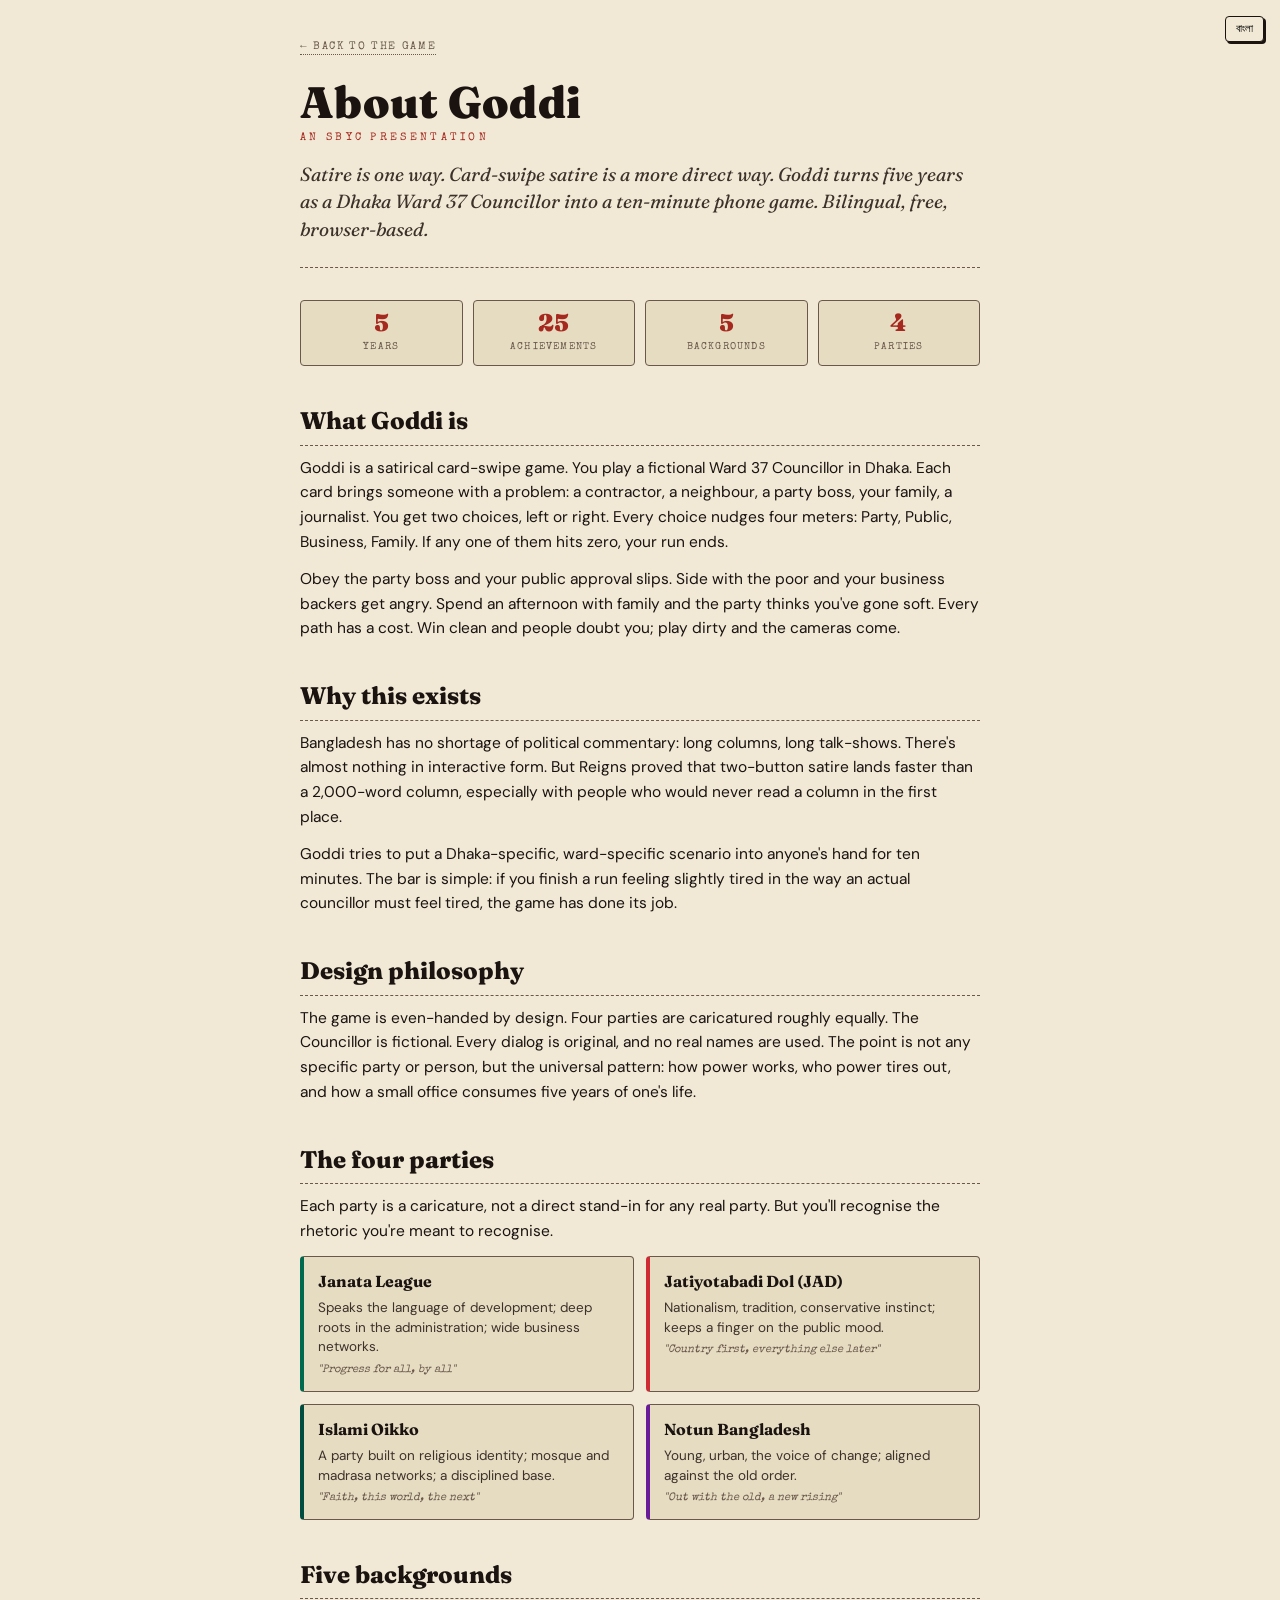
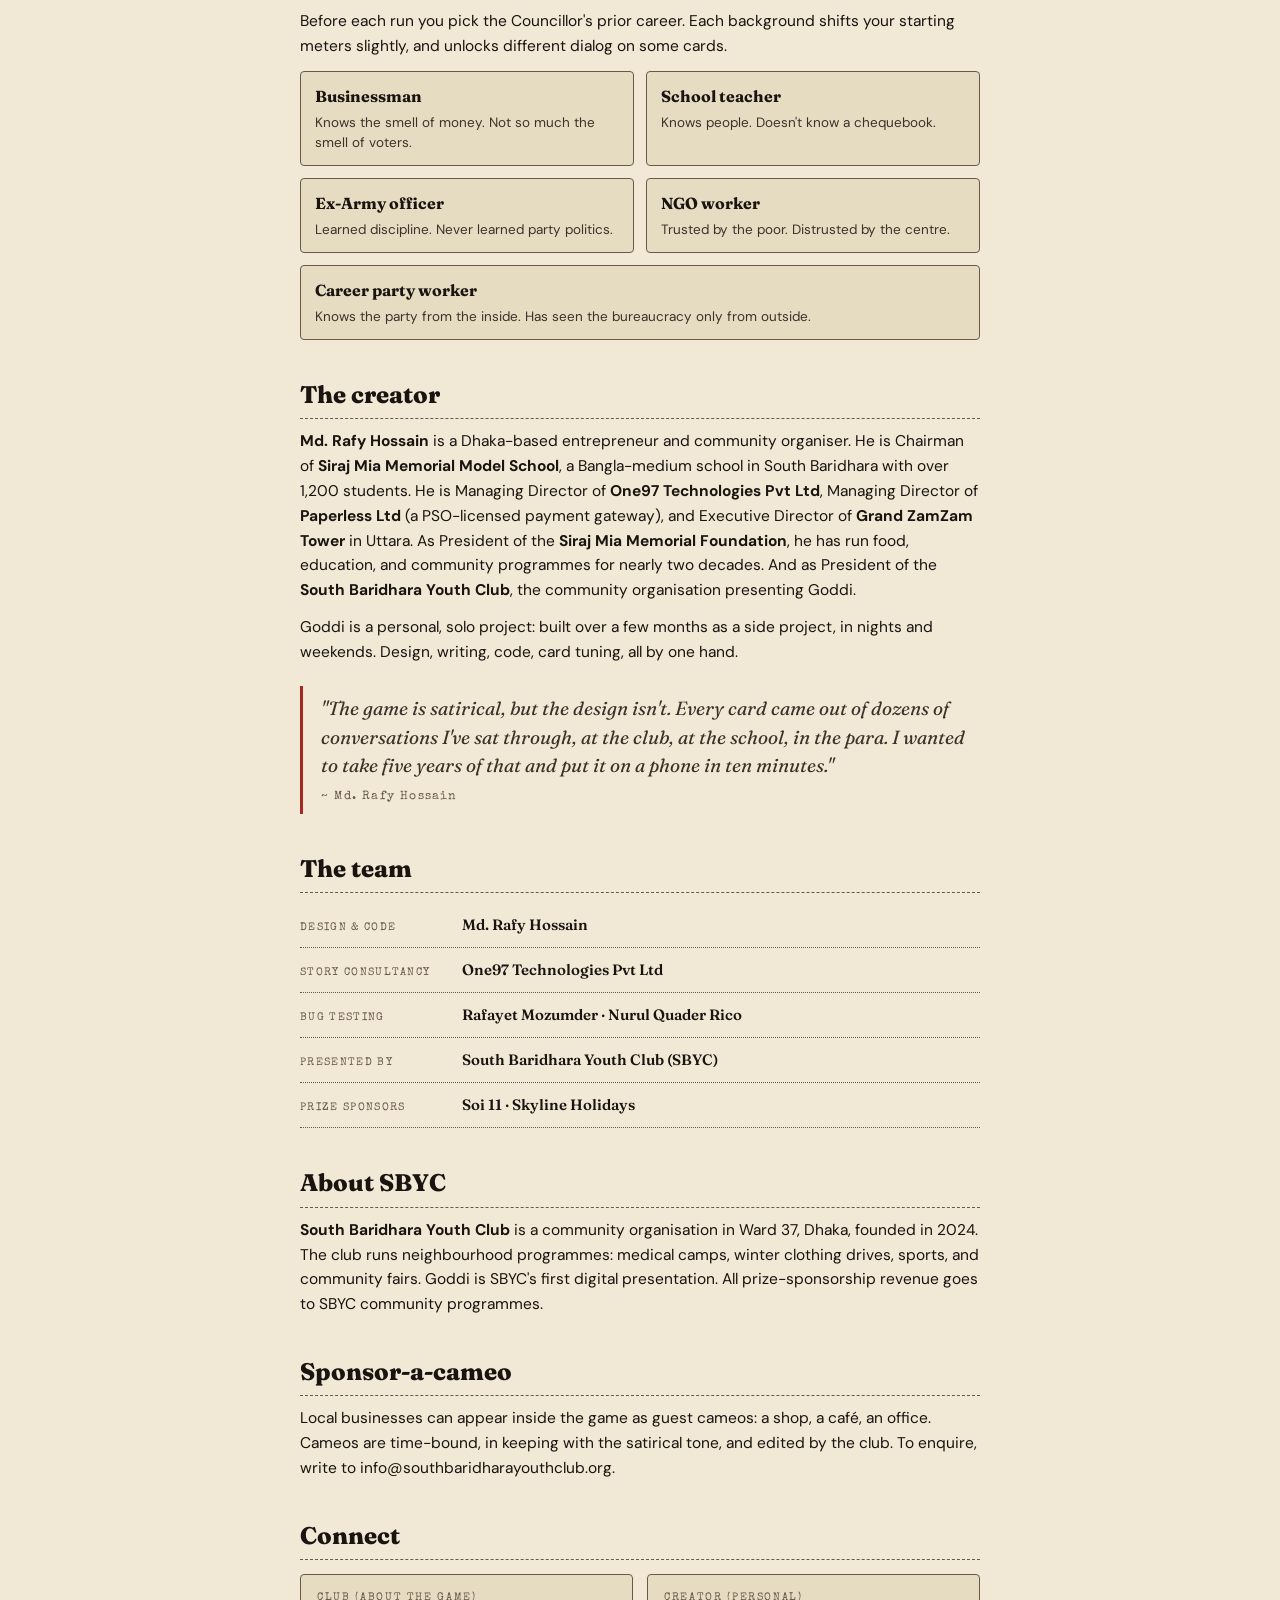
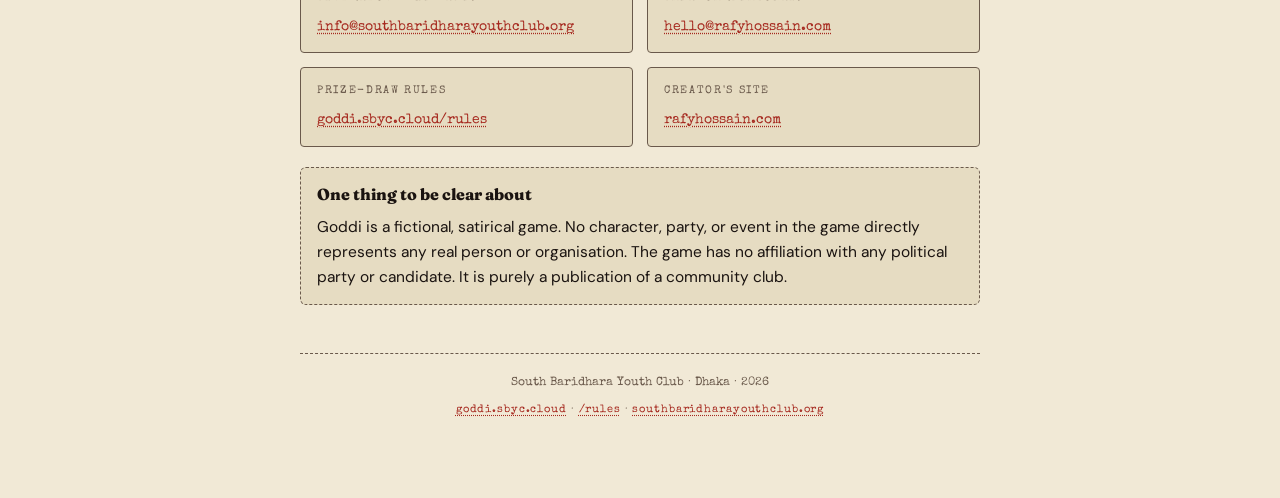
==== commit 951cdae6: "Add army_retired/ngo_worker/party_lifer variants on 15 cards; fix about page backgrounds to match ga" ====
--- a/about.html
+++ b/about.html
@@ -20,6 +20,8 @@
     href="https://fonts.googleapis.com/css2?family=Fraunces:opsz,wght@9..144,400;9..144,700;9..144,900&family=Hind+Siliguri:wght@400;500;700&family=DM+Sans:wght@400;500;700&family=Special+Elite&display=swap" />
 
   <link rel="icon" type="image/svg+xml" href="/assets/favicon.svg" />
+  <link rel="apple-touch-icon" href="/assets/apple-touch-icon.png" />
+  <link rel="manifest" href="/manifest.json" />
 
   <style>
     :root {
@@ -474,36 +476,36 @@
       <div class="bg-card">
         <div class="name"><span data-lang-bn>ব্যবসায়ী</span><span data-lang-en>Businessman</span></div>
         <div class="desc">
-          <span data-lang-bn>আবাসন, কাপড় বা ঠিকাদারি; পয়সা আগে, পরে রাজনীতি।</span>
-          <span data-lang-en>Real estate, textiles, or contracting; money first, politics second.</span>
+          <span data-lang-bn>টাকার গন্ধ চেনেন। কিন্তু জনতাকে চেনেন না।</span>
+          <span data-lang-en>Knows the smell of money. Not so much the smell of voters.</span>
         </div>
       </div>
       <div class="bg-card">
-        <div class="name"><span data-lang-bn>আইনজীবী</span><span data-lang-en>Lawyer</span></div>
-        <div class="desc">
-          <span data-lang-bn>চেম্বার থেকে চেয়ার। কথায় চলে, কাগজে চলে।</span>
-          <span data-lang-en>From chamber to chair. Runs on words, runs on paper.</span>
+        <div class="name"><span data-lang-bn>শিক্ষক</span><span data-lang-en>School teacher</span></div>
+        <div class="desc">
+          <span data-lang-bn>মানুষ চেনেন। চেক বইটা চেনেন না।</span>
+          <span data-lang-en>Knows people. Doesn't know a chequebook.</span>
         </div>
       </div>
       <div class="bg-card">
-        <div class="name"><span data-lang-bn>সাবেক ছাত্রনেতা</span><span data-lang-en>Ex-student leader</span></div>
-        <div class="desc">
-          <span data-lang-bn>ক্যাম্পাস থেকে কাউন্সিল। পুরনো বন্ধু সর্বত্র, পুরনো শত্রুও।</span>
-          <span data-lang-en>Campus to council. Old friends everywhere, old enemies too.</span>
+        <div class="name"><span data-lang-bn>অবসরপ্রাপ্ত সেনা</span><span data-lang-en>Ex-Army officer</span></div>
+        <div class="desc">
+          <span data-lang-bn>শৃঙ্খলা শিখেছেন। দলীয় রাজনীতি শেখেননি।</span>
+          <span data-lang-en>Learned discipline. Never learned party politics.</span>
         </div>
       </div>
       <div class="bg-card">
-        <div class="name"><span data-lang-bn>সাংস্কৃতিক ব্যক্তিত্ব</span><span data-lang-en>Cultural figure</span></div>
-        <div class="desc">
-          <span data-lang-bn>মিডিয়া-পরিচিত মুখ। জনসমর্থন উপরে, দলের আস্থা একটু কম।</span>
-          <span data-lang-en>A media-known face. High public, lower party trust.</span>
+        <div class="name"><span data-lang-bn>এনজিও কর্মী</span><span data-lang-en>NGO worker</span></div>
+        <div class="desc">
+          <span data-lang-bn>গরিবের আস্থা আছে। কেন্দ্রের নেই।</span>
+          <span data-lang-en>Trusted by the poor. Distrusted by the centre.</span>
         </div>
       </div>
       <div class="bg-card" style="grid-column: span 2;">
-        <div class="name"><span data-lang-bn>সমাজসেবক</span><span data-lang-en>Social worker</span></div>
-        <div class="desc">
-          <span data-lang-bn>স্থানীয় ক্লাব, ফাউন্ডেশন, মেডিকেল ক্যাম্প। পাড়ার সবাই আপনাকে চেনে; দলের কেউ এখনো না।</span>
-          <span data-lang-en>Local club, foundation, medical camps. Everyone in the para knows you; nobody in the party does yet.</span>
+        <div class="name"><span data-lang-bn>দলীয় কর্মী</span><span data-lang-en>Career party worker</span></div>
+        <div class="desc">
+          <span data-lang-bn>দল চেনেন ভেতর থেকে। প্রশাসন বাইরে থেকে দেখেছেন।</span>
+          <span data-lang-en>Knows the party from the inside. Has seen the bureaucracy only from outside.</span>
         </div>
       </div>
     </div>
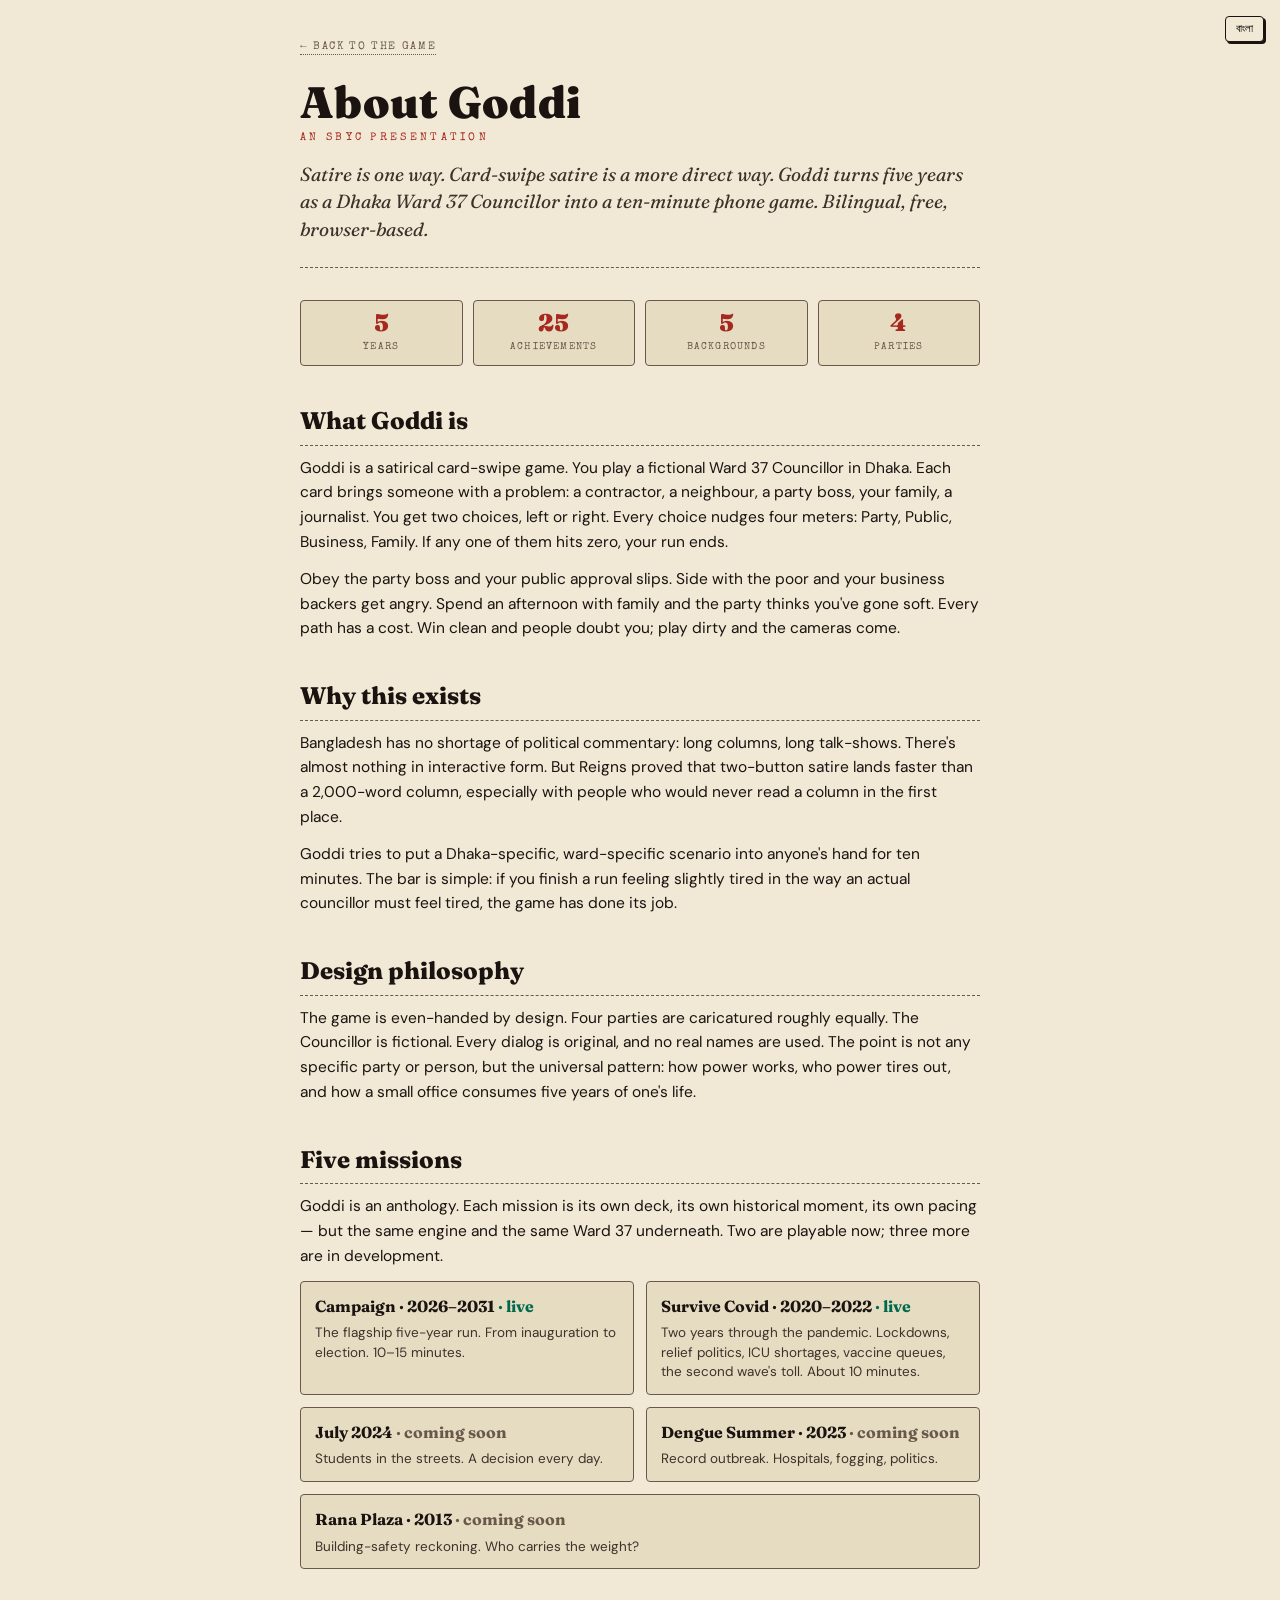
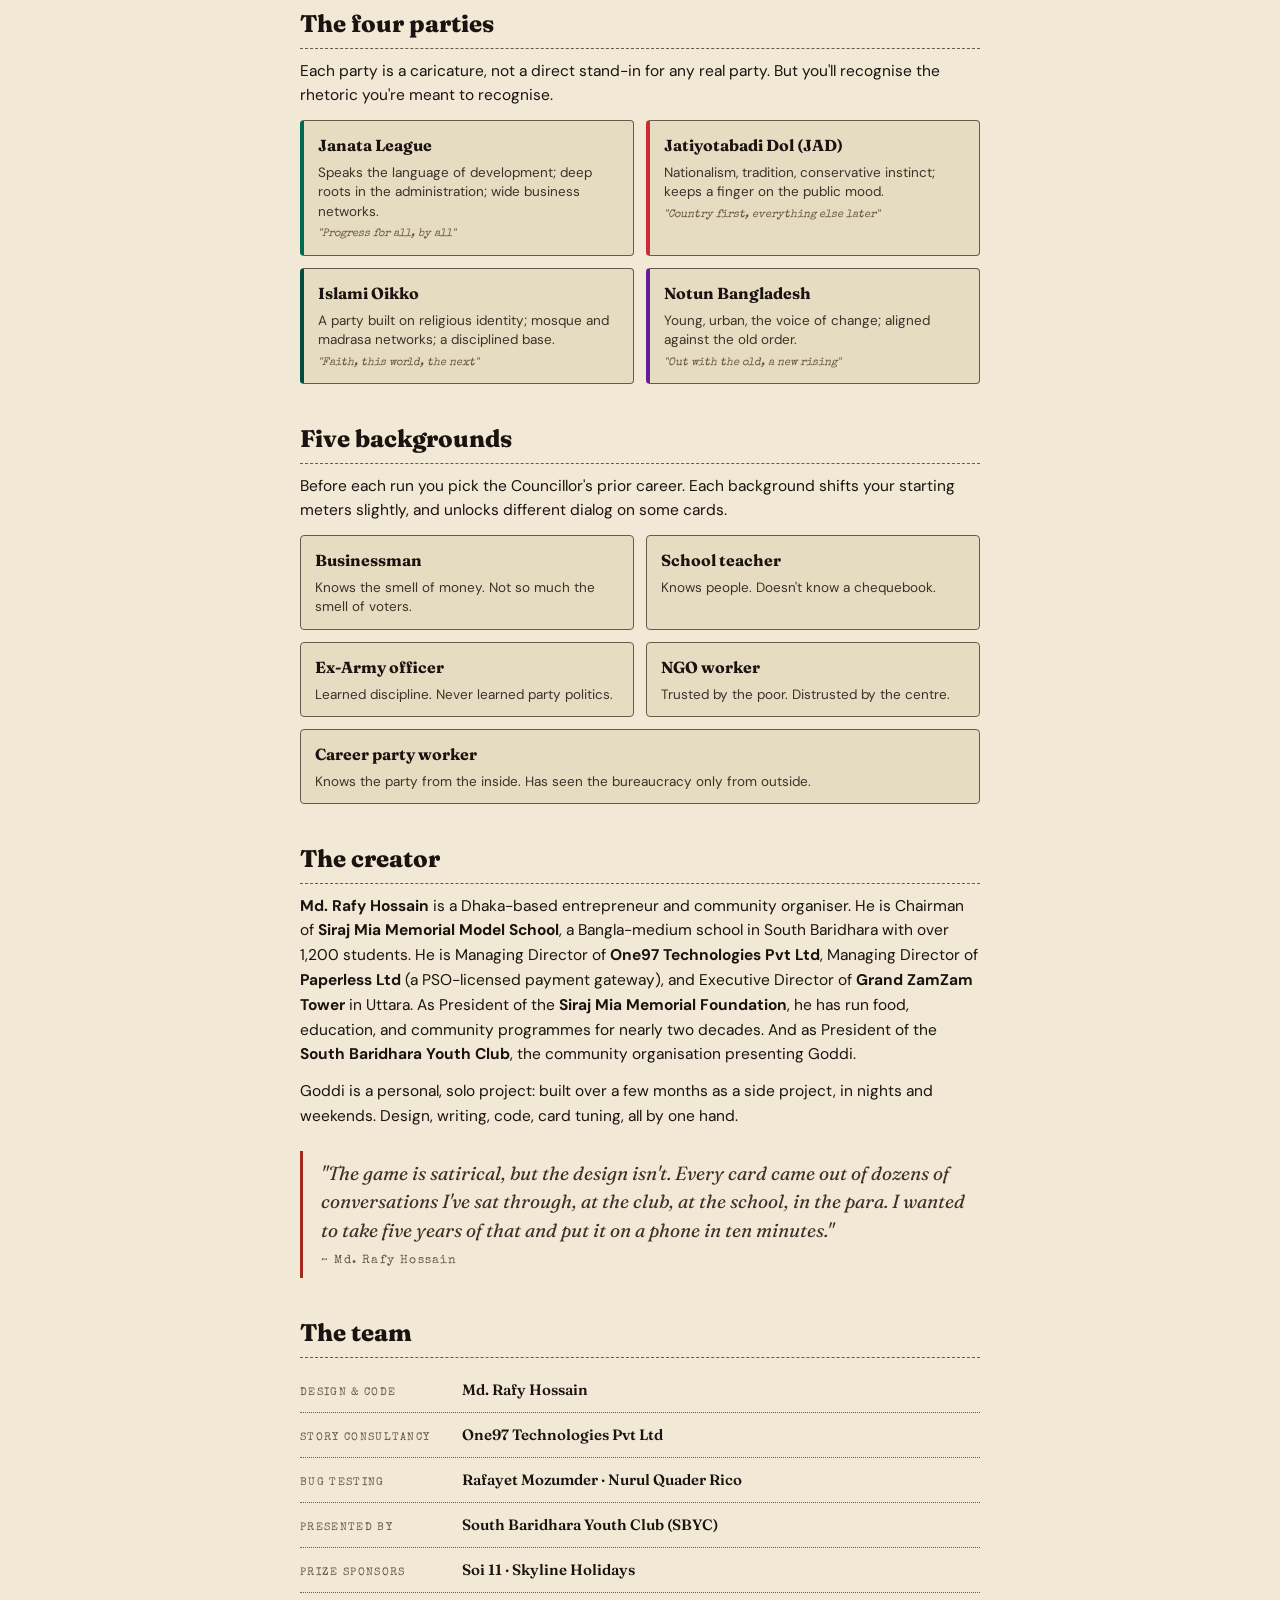
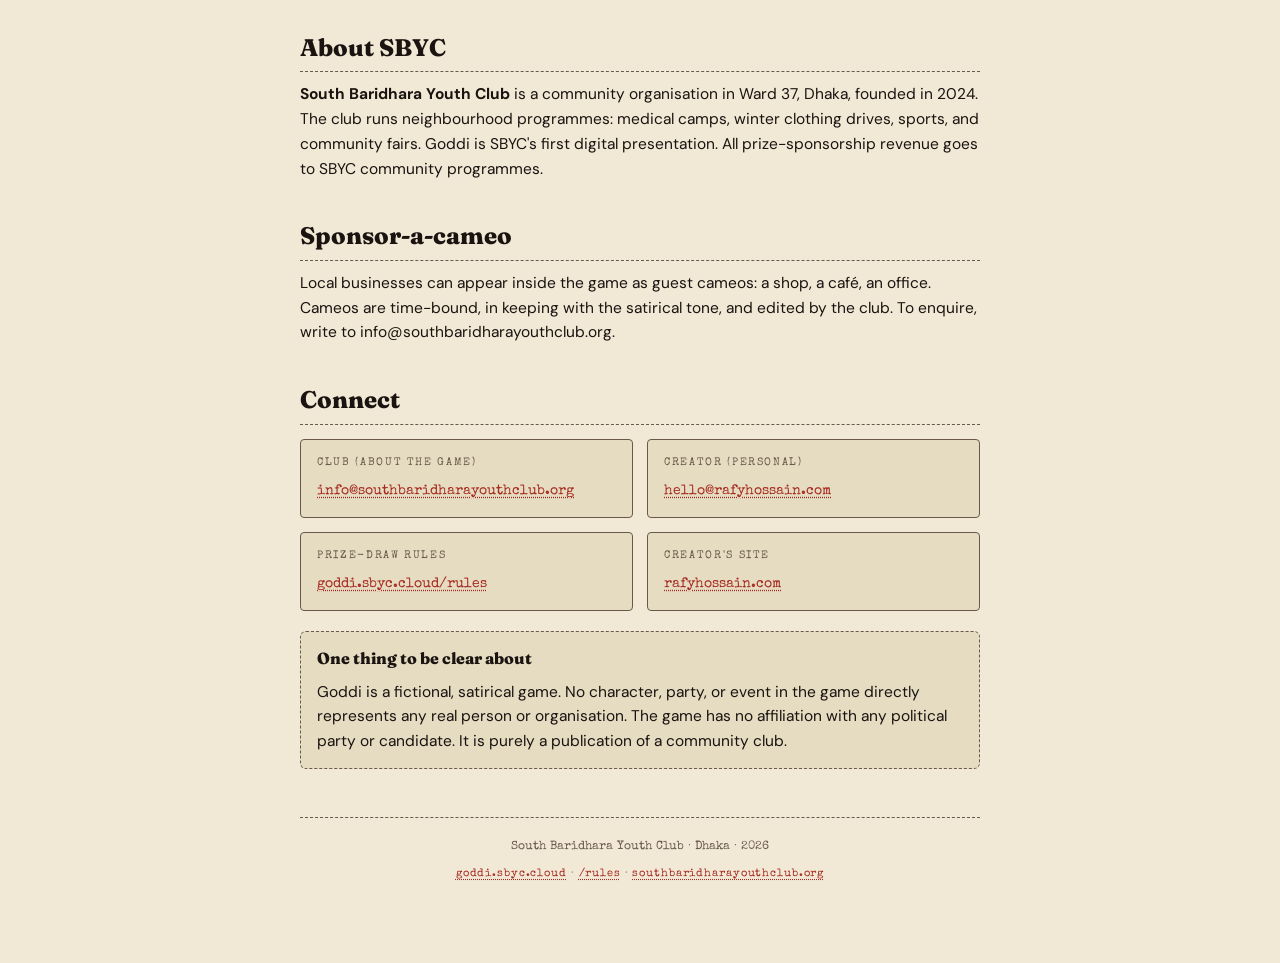
==== commit d82751c6: "About page: add Five Missions section (Campaign + Covid live; July 2024, Dengue, Rana Plaza coming)" ====
--- a/about.html
+++ b/about.html
@@ -394,8 +394,69 @@
     </h2>
     <p>
       <span data-lang-bn>গেমটি ইচ্ছাকৃতভাবে নিরপেক্ষ। চারটি দলকে প্রায় সমানভাবে ব্যঙ্গ করা হয়েছে। কাউন্সিলর কাল্পনিক। প্রতিটি ডায়লগ মৌলিক; কোনো বাস্তব নাম ব্যবহার করা হয়নি। লক্ষ্য কোনো নির্দিষ্ট দল বা ব্যক্তি নয়, লক্ষ্য সর্বজনীন প্যাটার্ন: ক্ষমতা কীভাবে কাজ করে, ক্ষমতা কাকে ক্লান্ত করে, এবং পাঁচ বছরে একটা ছোট অফিস কীভাবে দখলে নেয়।</span>
-      <span data-lang-en>The game is even-handed by design. Four parties are caricatured roughly equally. The Councillor is fictional. Every dialog is original, and no real names are used. The point is not any specific party or person, but the universal pattern: how power works, who power tires out, and how a small office consumes five years of one's life.</span>
-    </p>
+<span data-lang-en>The game is even-handed by design. Four parties are caricatured roughly equally. The Councillor is fictional. Every dialog is original, and no real names are used. The point is not any specific party or person, but the universal pattern: how power works, who power tires out, and how a small office consumes five years of one's life.</span>
+    </p>
+
+    <h2>
+      <span data-lang-bn>পাঁচটি মিশন</span>
+      <span data-lang-en>Five missions</span>
+    </h2>
+    <p>
+      <span data-lang-bn>গদি একটি অ্যানথোলজি। প্রতিটি মিশন আলাদা ডেক, আলাদা ঐতিহাসিক মুহূর্ত, আলাদা ছন্দ — কিন্তু একই ইঞ্জিন আর একই ওয়ার্ড ৩৭। বর্তমানে দু'টি খেলার যোগ্য, তিনটি তৈরির পথে।</span>
+      <span data-lang-en>Goddi is an anthology. Each mission is its own deck, its own historical moment, its own pacing — but the same engine and the same Ward 37 underneath. Two are playable now; three more are in development.</span>
+    </p>
+    <div class="grid-2">
+      <div class="bg-card">
+        <div class="name">
+          <span data-lang-bn>মূল অভিযান · ২০২৬–২০৩১ <em style="font-style:normal; color: var(--bd-green);">· লাইভ</em></span>
+          <span data-lang-en>Campaign · 2026–2031 <em style="font-style:normal; color: var(--bd-green);">· live</em></span>
+        </div>
+        <div class="desc">
+          <span data-lang-bn>ফ্ল্যাগশিপ পাঁচ-বছরের রান। শপথ থেকে নির্বাচন পর্যন্ত। ১০–১৫ মিনিট।</span>
+          <span data-lang-en>The flagship five-year run. From inauguration to election. 10–15 minutes.</span>
+        </div>
+      </div>
+      <div class="bg-card">
+        <div class="name">
+          <span data-lang-bn>কোভিড সংকট · ২০২০–২০২২ <em style="font-style:normal; color: var(--bd-green);">· লাইভ</em></span>
+          <span data-lang-en>Survive Covid · 2020–2022 <em style="font-style:normal; color: var(--bd-green);">· live</em></span>
+        </div>
+        <div class="desc">
+          <span data-lang-bn>মহামারীর দু'বছর। লকডাউন, ত্রাণ-রাজনীতি, ICU সংকট, টিকার লাইন, দ্বিতীয় ঢেউয়ের হিসাব। প্রায় ১০ মিনিট।</span>
+          <span data-lang-en>Two years through the pandemic. Lockdowns, relief politics, ICU shortages, vaccine queues, the second wave's toll. About 10 minutes.</span>
+        </div>
+      </div>
+      <div class="bg-card">
+        <div class="name">
+          <span data-lang-bn>কোটা আন্দোলন · জুলাই ২০২৪ <em style="font-style:normal; color: var(--ink-mute);">· শিগগিরই</em></span>
+          <span data-lang-en>July 2024 <em style="font-style:normal; color: var(--ink-mute);">· coming soon</em></span>
+        </div>
+        <div class="desc">
+          <span data-lang-bn>রাস্তায় ছাত্ররা। প্রতিদিনই একটা সিদ্ধান্ত।</span>
+          <span data-lang-en>Students in the streets. A decision every day.</span>
+        </div>
+      </div>
+      <div class="bg-card">
+        <div class="name">
+          <span data-lang-bn>ডেঙ্গু মৌসুম · ২০২৩ <em style="font-style:normal; color: var(--ink-mute);">· শিগগিরই</em></span>
+          <span data-lang-en>Dengue Summer · 2023 <em style="font-style:normal; color: var(--ink-mute);">· coming soon</em></span>
+        </div>
+        <div class="desc">
+          <span data-lang-bn>রেকর্ড আউটব্রেক — হাসপাতাল, ফগিং, রাজনীতি।</span>
+          <span data-lang-en>Record outbreak. Hospitals, fogging, politics.</span>
+        </div>
+      </div>
+      <div class="bg-card" style="grid-column: span 2;">
+        <div class="name">
+          <span data-lang-bn>রানা প্লাজা · ২০১৩ <em style="font-style:normal; color: var(--ink-mute);">· শিগগিরই</em></span>
+          <span data-lang-en>Rana Plaza · 2013 <em style="font-style:normal; color: var(--ink-mute);">· coming soon</em></span>
+        </div>
+        <div class="desc">
+          <span data-lang-bn>ভবন-নিরাপত্তা সংকট। দায় কার কাঁধে?</span>
+          <span data-lang-en>Building-safety reckoning. Who carries the weight?</span>
+        </div>
+      </div>
+    </div>
 
     <h2>
       <span data-lang-bn>চারটি দল</span>
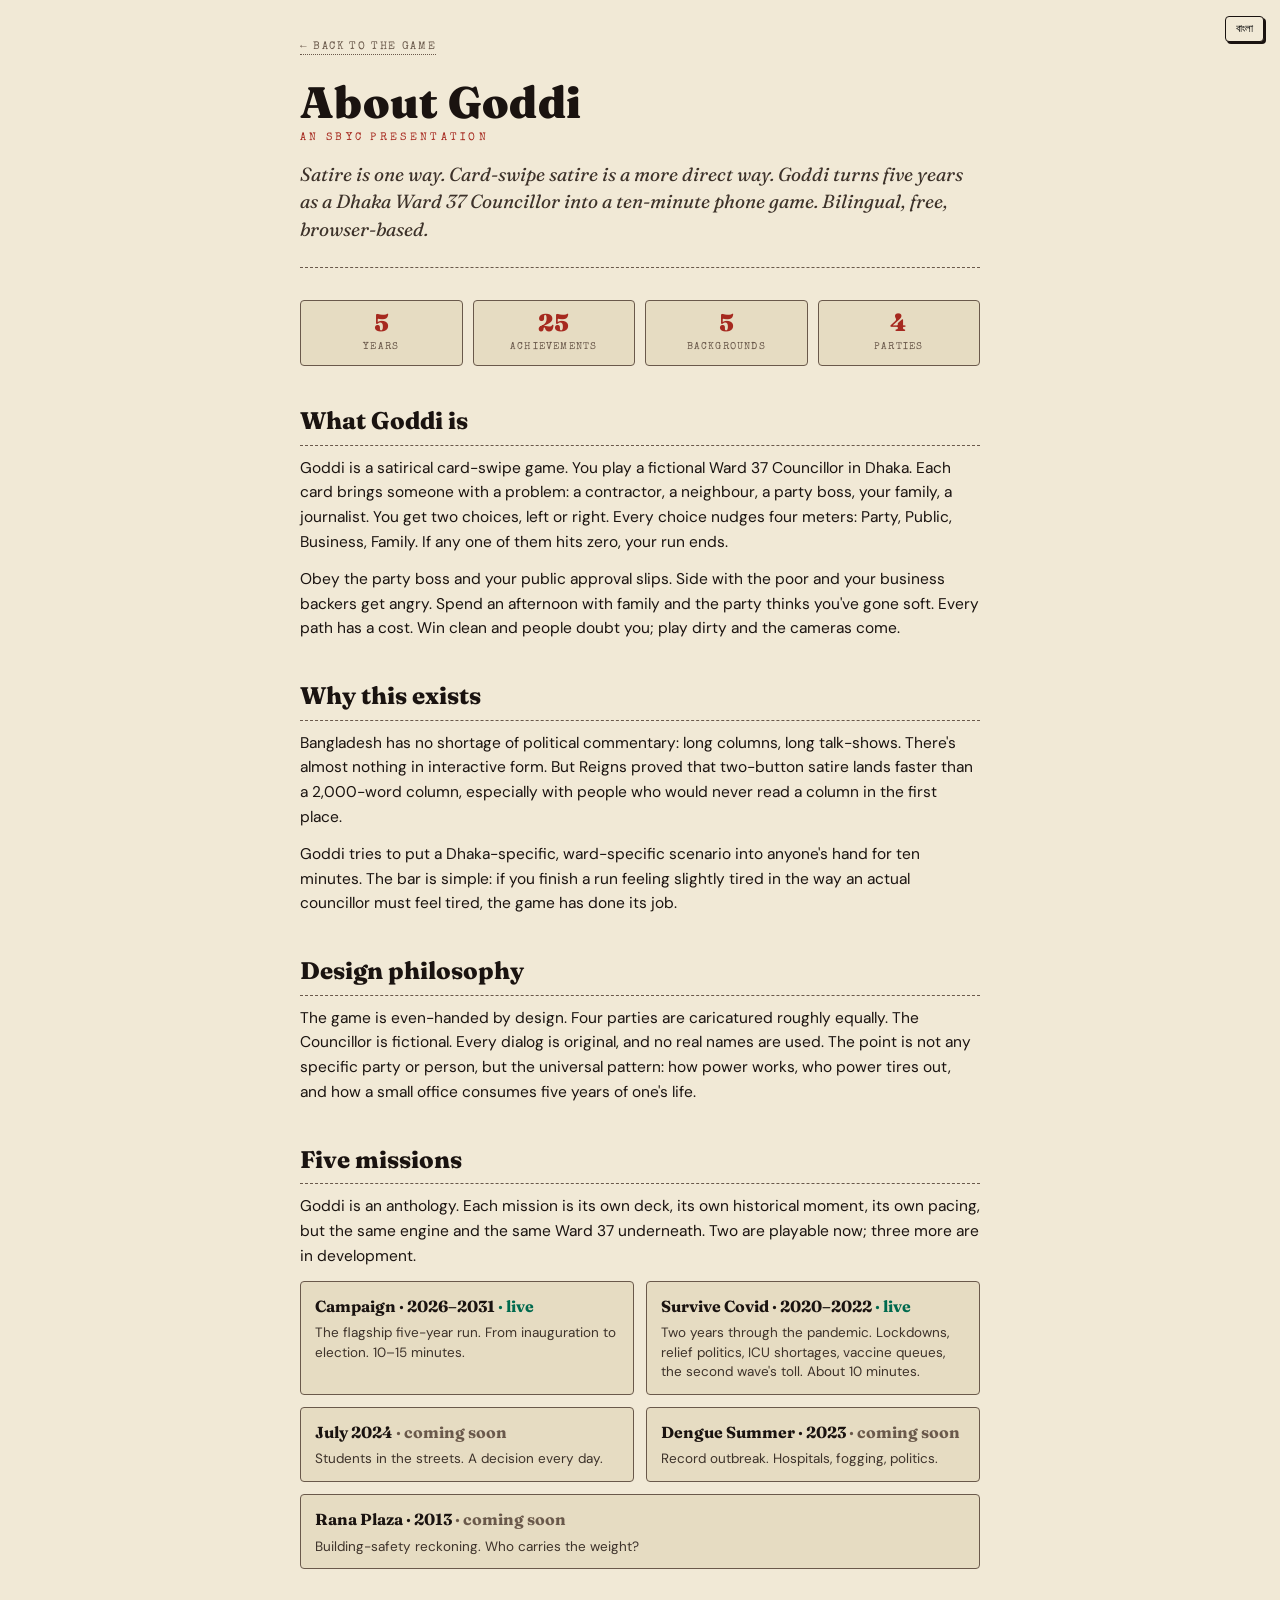
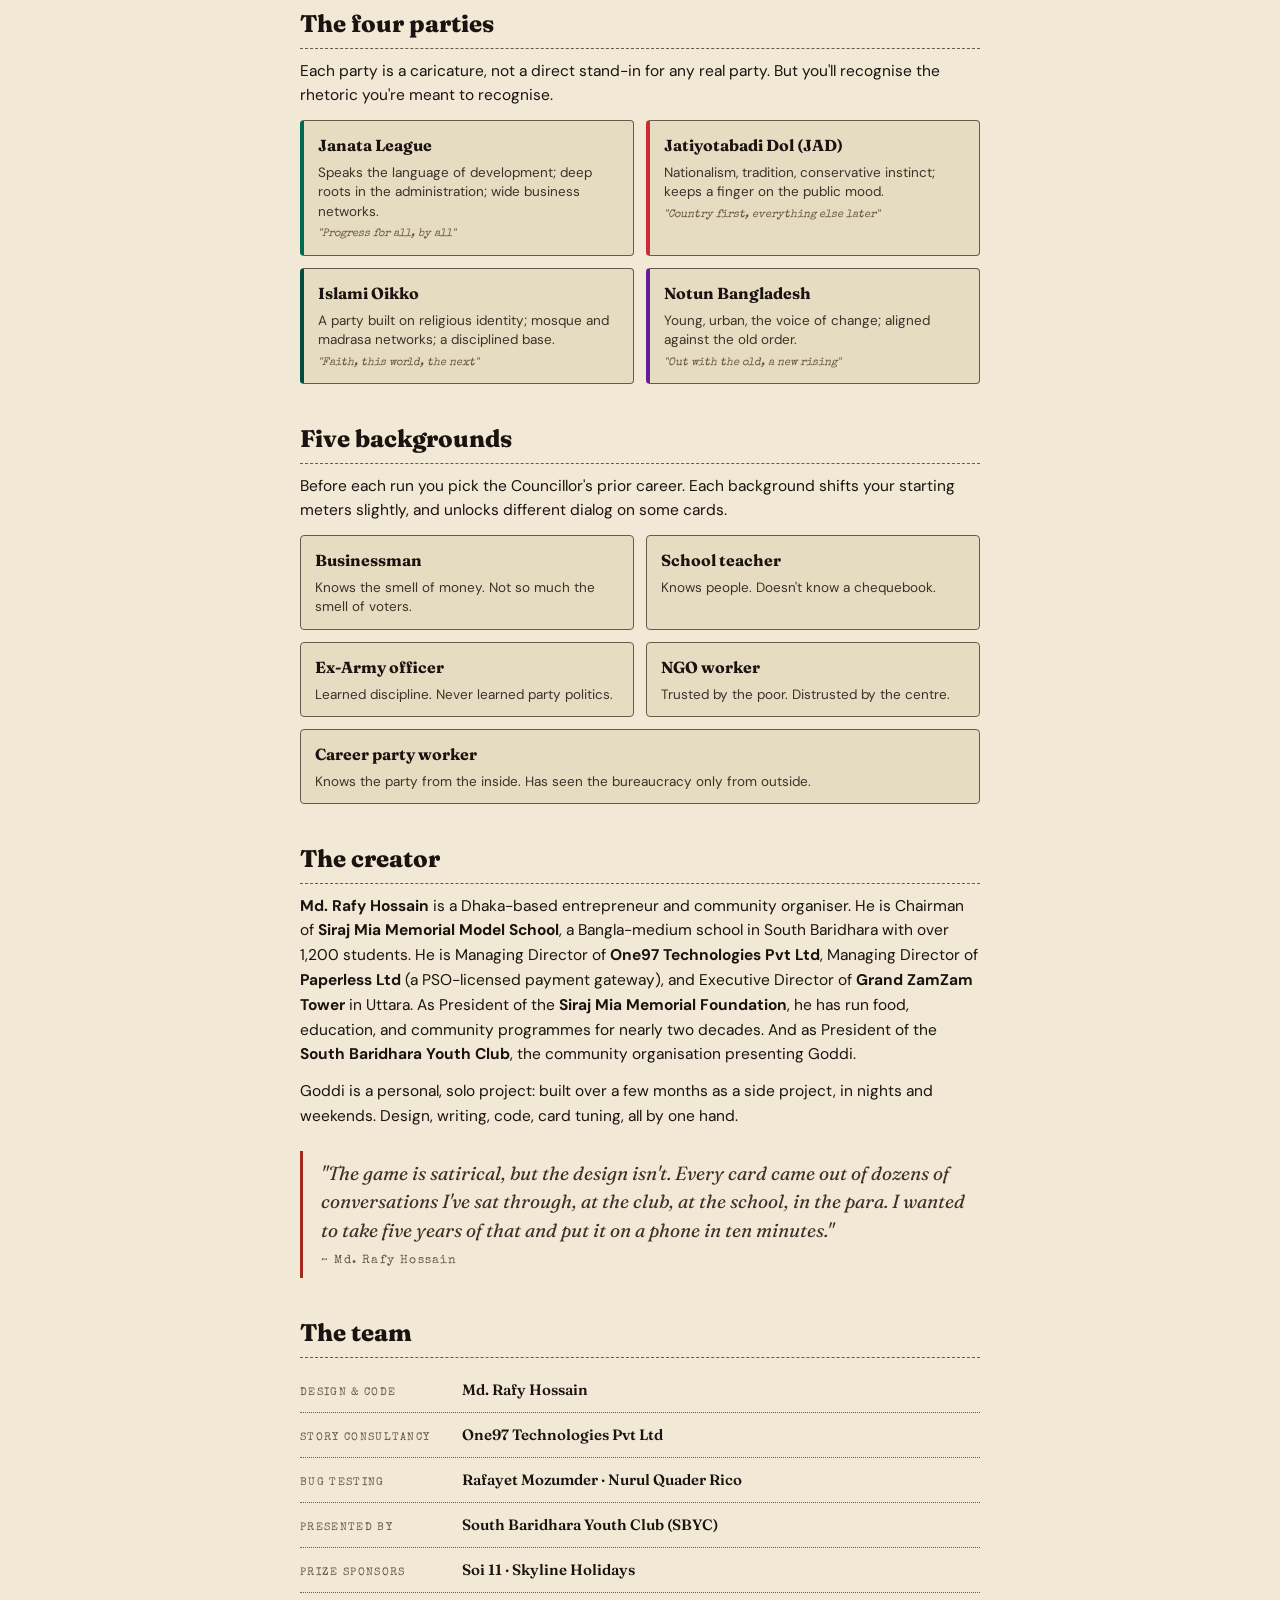
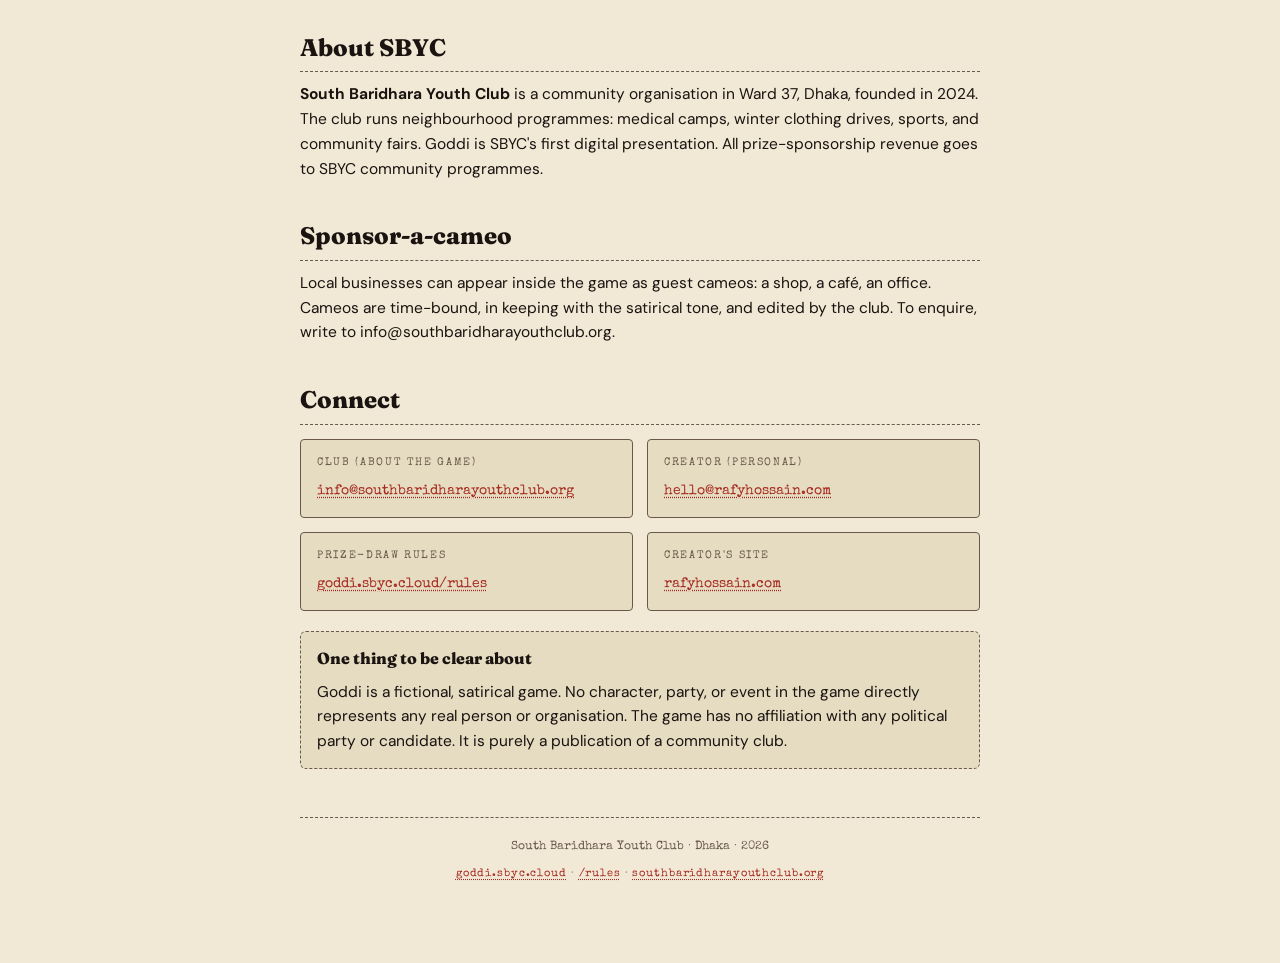
==== commit 63c11ded: "Audit fixes: rename Covid card IDs CV-prefix, add Covid+missions to SW cache, fix em-dashes, gate ye" ====
--- a/about.html
+++ b/about.html
@@ -402,8 +402,8 @@
       <span data-lang-en>Five missions</span>
     </h2>
     <p>
-      <span data-lang-bn>গদি একটি অ্যানথোলজি। প্রতিটি মিশন আলাদা ডেক, আলাদা ঐতিহাসিক মুহূর্ত, আলাদা ছন্দ — কিন্তু একই ইঞ্জিন আর একই ওয়ার্ড ৩৭। বর্তমানে দু'টি খেলার যোগ্য, তিনটি তৈরির পথে।</span>
-      <span data-lang-en>Goddi is an anthology. Each mission is its own deck, its own historical moment, its own pacing — but the same engine and the same Ward 37 underneath. Two are playable now; three more are in development.</span>
+      <span data-lang-bn>গদি একটি অ্যানথোলজি। প্রতিটি মিশন আলাদা ডেক, আলাদা ঐতিহাসিক মুহূর্ত, আলাদা ছন্দ; কিন্তু একই ইঞ্জিন আর একই ওয়ার্ড ৩৭। বর্তমানে দু'টি খেলার যোগ্য, তিনটি তৈরির পথে।</span>
+      <span data-lang-en>Goddi is an anthology. Each mission is its own deck, its own historical moment, its own pacing, but the same engine and the same Ward 37 underneath. Two are playable now; three more are in development.</span>
     </p>
     <div class="grid-2">
       <div class="bg-card">
@@ -442,7 +442,7 @@
           <span data-lang-en>Dengue Summer · 2023 <em style="font-style:normal; color: var(--ink-mute);">· coming soon</em></span>
         </div>
         <div class="desc">
-          <span data-lang-bn>রেকর্ড আউটব্রেক — হাসপাতাল, ফগিং, রাজনীতি।</span>
+          <span data-lang-bn>রেকর্ড আউটব্রেক। হাসপাতাল, ফগিং, রাজনীতি।</span>
           <span data-lang-en>Record outbreak. Hospitals, fogging, politics.</span>
         </div>
       </div>
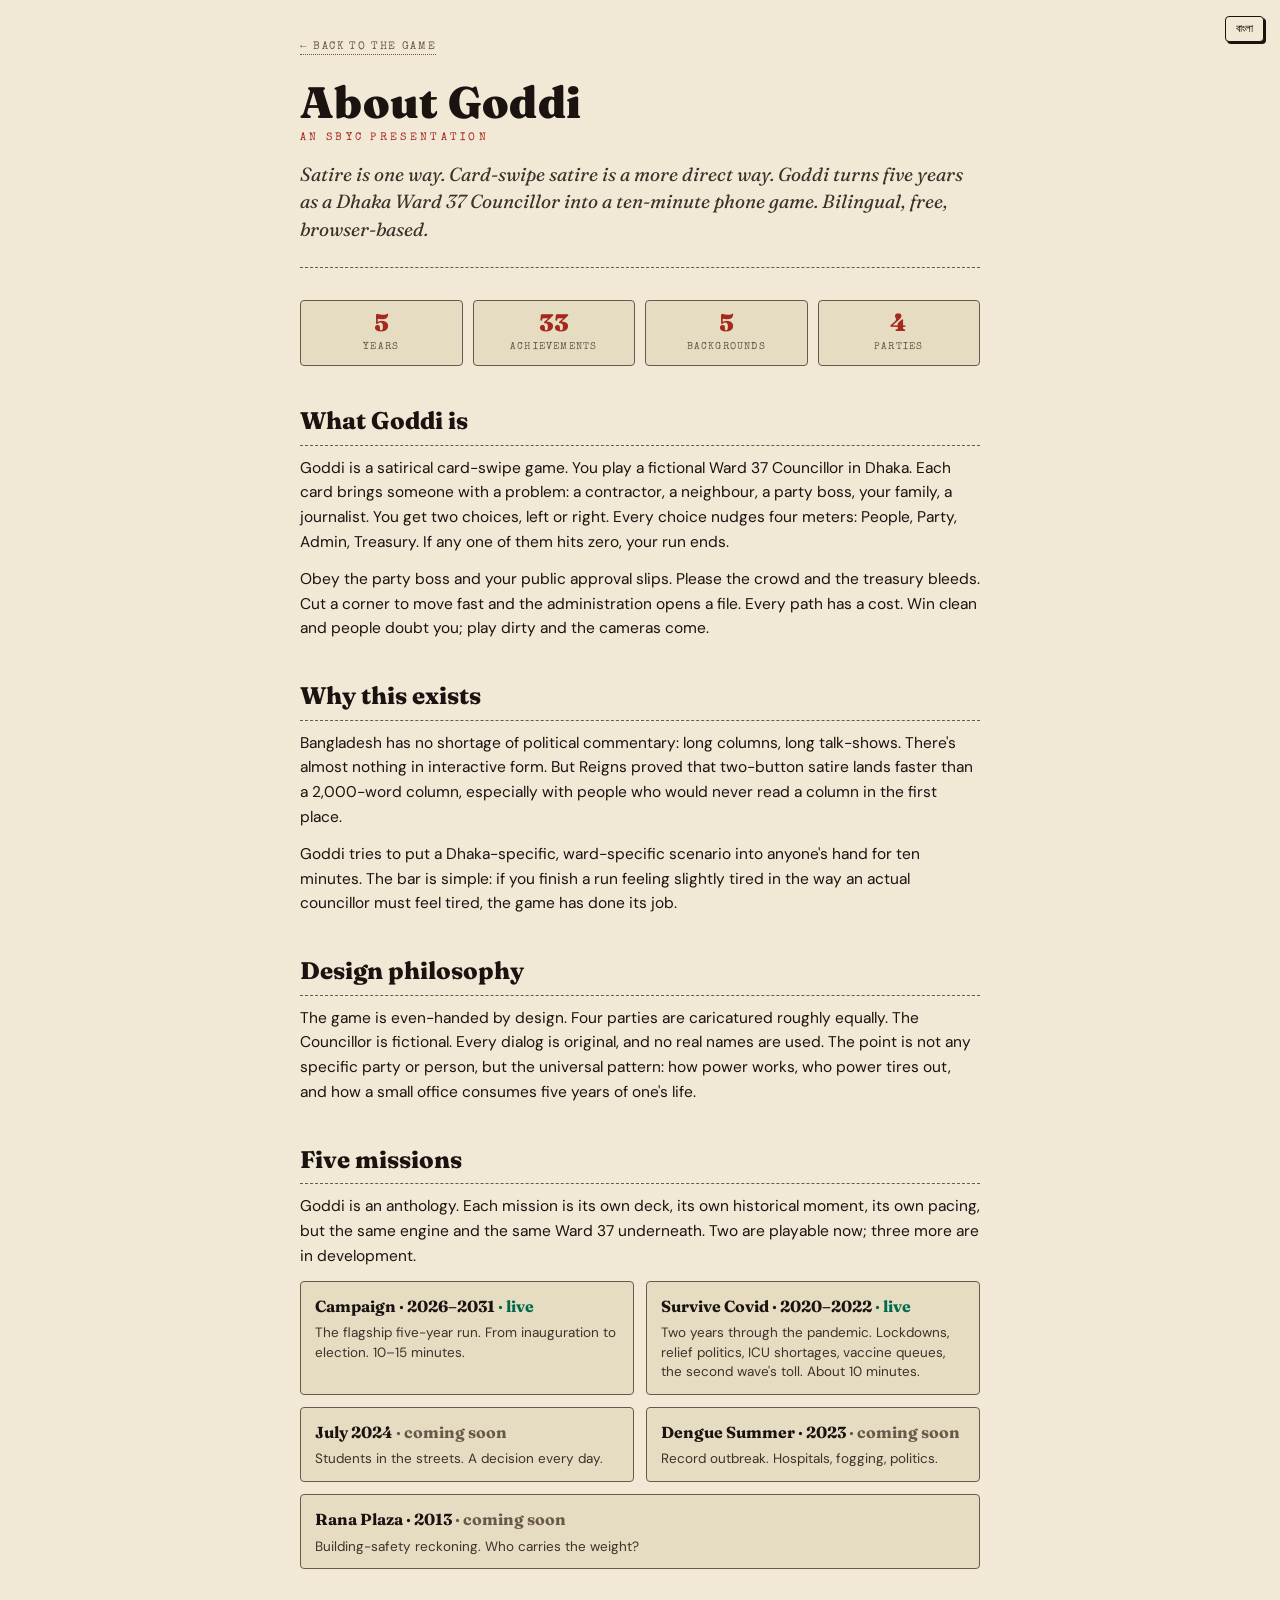
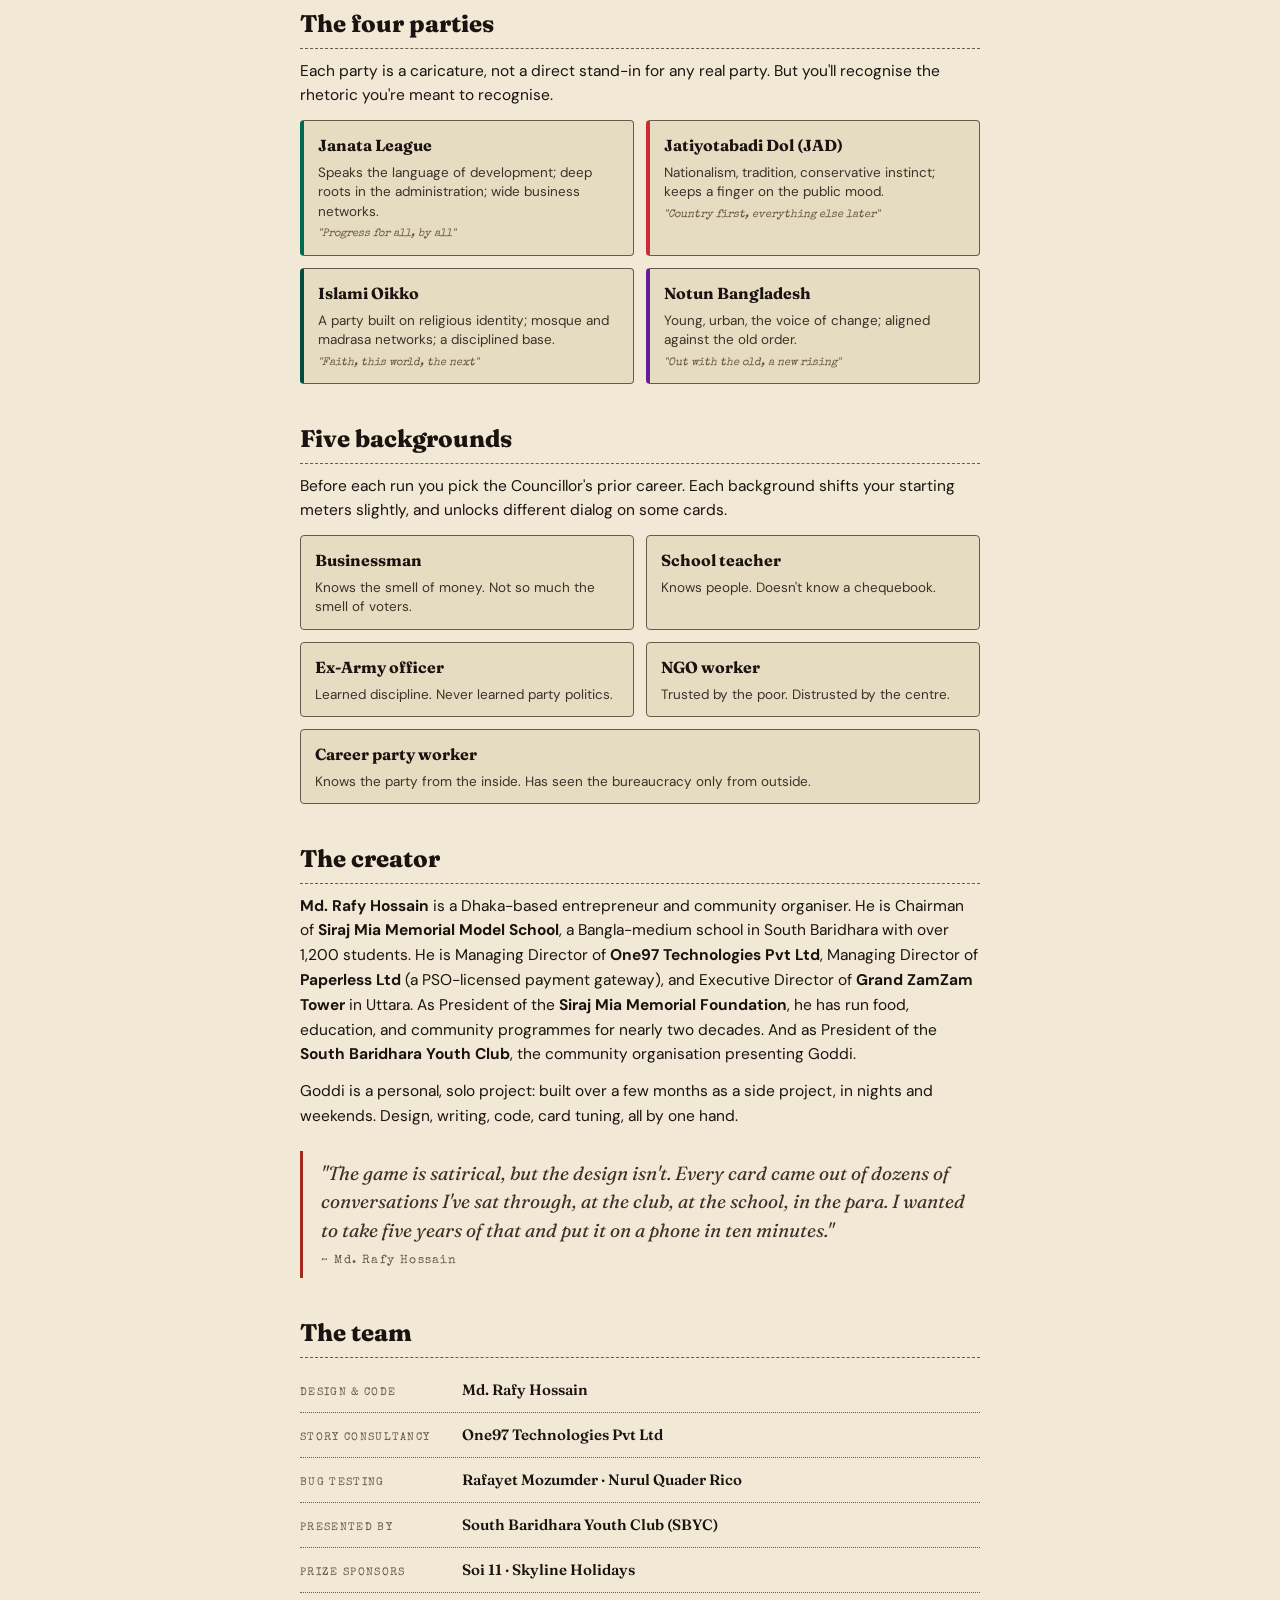
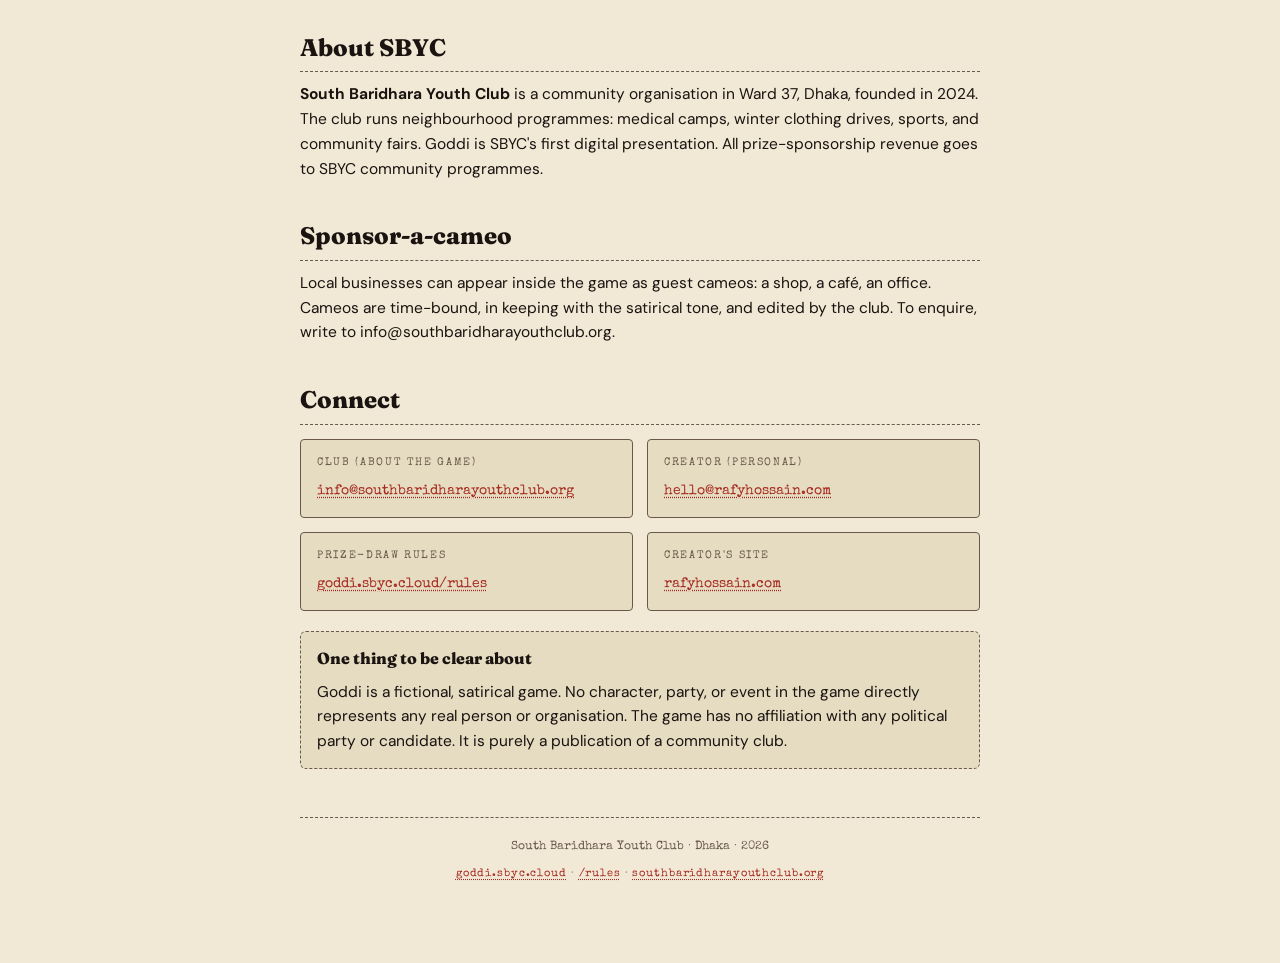
==== commit eaf934c2: "Audit fixes: block web-served SQL, rotate-ready password, vary generic portraits, remove dead varian" ====
--- a/about.html
+++ b/about.html
@@ -349,7 +349,7 @@
         <div class="lbl"><span data-lang-bn>বছর</span><span data-lang-en>years</span></div>
       </div>
       <div class="stat">
-        <div class="num">25</div>
+        <div class="num">33</div>
         <div class="lbl"><span data-lang-bn>অ্যাচিভমেন্ট</span><span data-lang-en>achievements</span></div>
       </div>
       <div class="stat">
@@ -367,12 +367,12 @@
       <span data-lang-en>What Goddi is</span>
     </h2>
     <p>
-      <span data-lang-bn>গদি একটা ব্যঙ্গাত্মক কার্ড-সোয়াইপ গেম। আপনি ঢাকার একজন কাল্পনিক ওয়ার্ড ৩৭ কাউন্সিলর। প্রতিটি কার্ডে একজন কেউ আসে: চাঁদাবাজ, প্রতিবেশী, দলের নেতা, পরিবার, সাংবাদিক। সবার হাতে একটা সমস্যা। আপনার সামনে দু'টি পথ, বাঁ অথবা ডান। প্রতিটি সিদ্ধান্ত আপনার চারটি স্কোরে প্রভাব ফেলে: দল, জনসমর্থন, ব্যবসা, পরিবার। যেকোনো একটি শূন্যে পৌঁছালে গেম শেষ।</span>
-      <span data-lang-en>Goddi is a satirical card-swipe game. You play a fictional Ward 37 Councillor in Dhaka. Each card brings someone with a problem: a contractor, a neighbour, a party boss, your family, a journalist. You get two choices, left or right. Every choice nudges four meters: Party, Public, Business, Family. If any one of them hits zero, your run ends.</span>
-    </p>
-    <p>
-      <span data-lang-bn>সিনিয়র পার্টির আদেশ মানলে জনসমর্থন কমে। দরিদ্রের কথা শুনলে ব্যবসায়ী রাগ করে। পরিবার-কে সময় দিলে দল ভাবে আপনি দুর্বল। প্রতিটি পথের মূল্য আছে। পরিচ্ছন্ন জিতলে মানুষ সন্দেহ করে; নোংরা খেললে ক্যামেরা আসে।</span>
-      <span data-lang-en>Obey the party boss and your public approval slips. Side with the poor and your business backers get angry. Spend an afternoon with family and the party thinks you've gone soft. Every path has a cost. Win clean and people doubt you; play dirty and the cameras come.</span>
+      <span data-lang-bn>গদি একটা ব্যঙ্গাত্মক কার্ড-সোয়াইপ গেম। আপনি ঢাকার একজন কাল্পনিক ওয়ার্ড ৩৭ কাউন্সিলর। প্রতিটি কার্ডে একজন কেউ আসে: চাঁদাবাজ, প্রতিবেশী, দলের নেতা, পরিবার, সাংবাদিক। সবার হাতে একটা সমস্যা। আপনার সামনে দু'টি পথ, বাঁ অথবা ডান। প্রতিটি সিদ্ধান্ত আপনার চারটি স্কোরে প্রভাব ফেলে: জনতা, দল, প্রশাসন, তহবিল। যেকোনো একটি শূন্যে পৌঁছালে গেম শেষ।</span>
+      <span data-lang-en>Goddi is a satirical card-swipe game. You play a fictional Ward 37 Councillor in Dhaka. Each card brings someone with a problem: a contractor, a neighbour, a party boss, your family, a journalist. You get two choices, left or right. Every choice nudges four meters: People, Party, Admin, Treasury. If any one of them hits zero, your run ends.</span>
+    </p>
+    <p>
+      <span data-lang-bn>সিনিয়র পার্টির আদেশ মানলে জনসমর্থন কমে। জনতাকে খুশি করতে গেলে তহবিলে টান পড়ে। দ্রুত কাজ সারতে নিয়ম ভাঙলে প্রশাসন ফাইল তোলে। প্রতিটি পথের মূল্য আছে। পরিচ্ছন্ন জিতলে মানুষ সন্দেহ করে; নোংরা খেললে ক্যামেরা আসে।</span>
+      <span data-lang-en>Obey the party boss and your public approval slips. Please the crowd and the treasury bleeds. Cut a corner to move fast and the administration opens a file. Every path has a cost. Win clean and people doubt you; play dirty and the cameras come.</span>
     </p>
 
     <h2>
